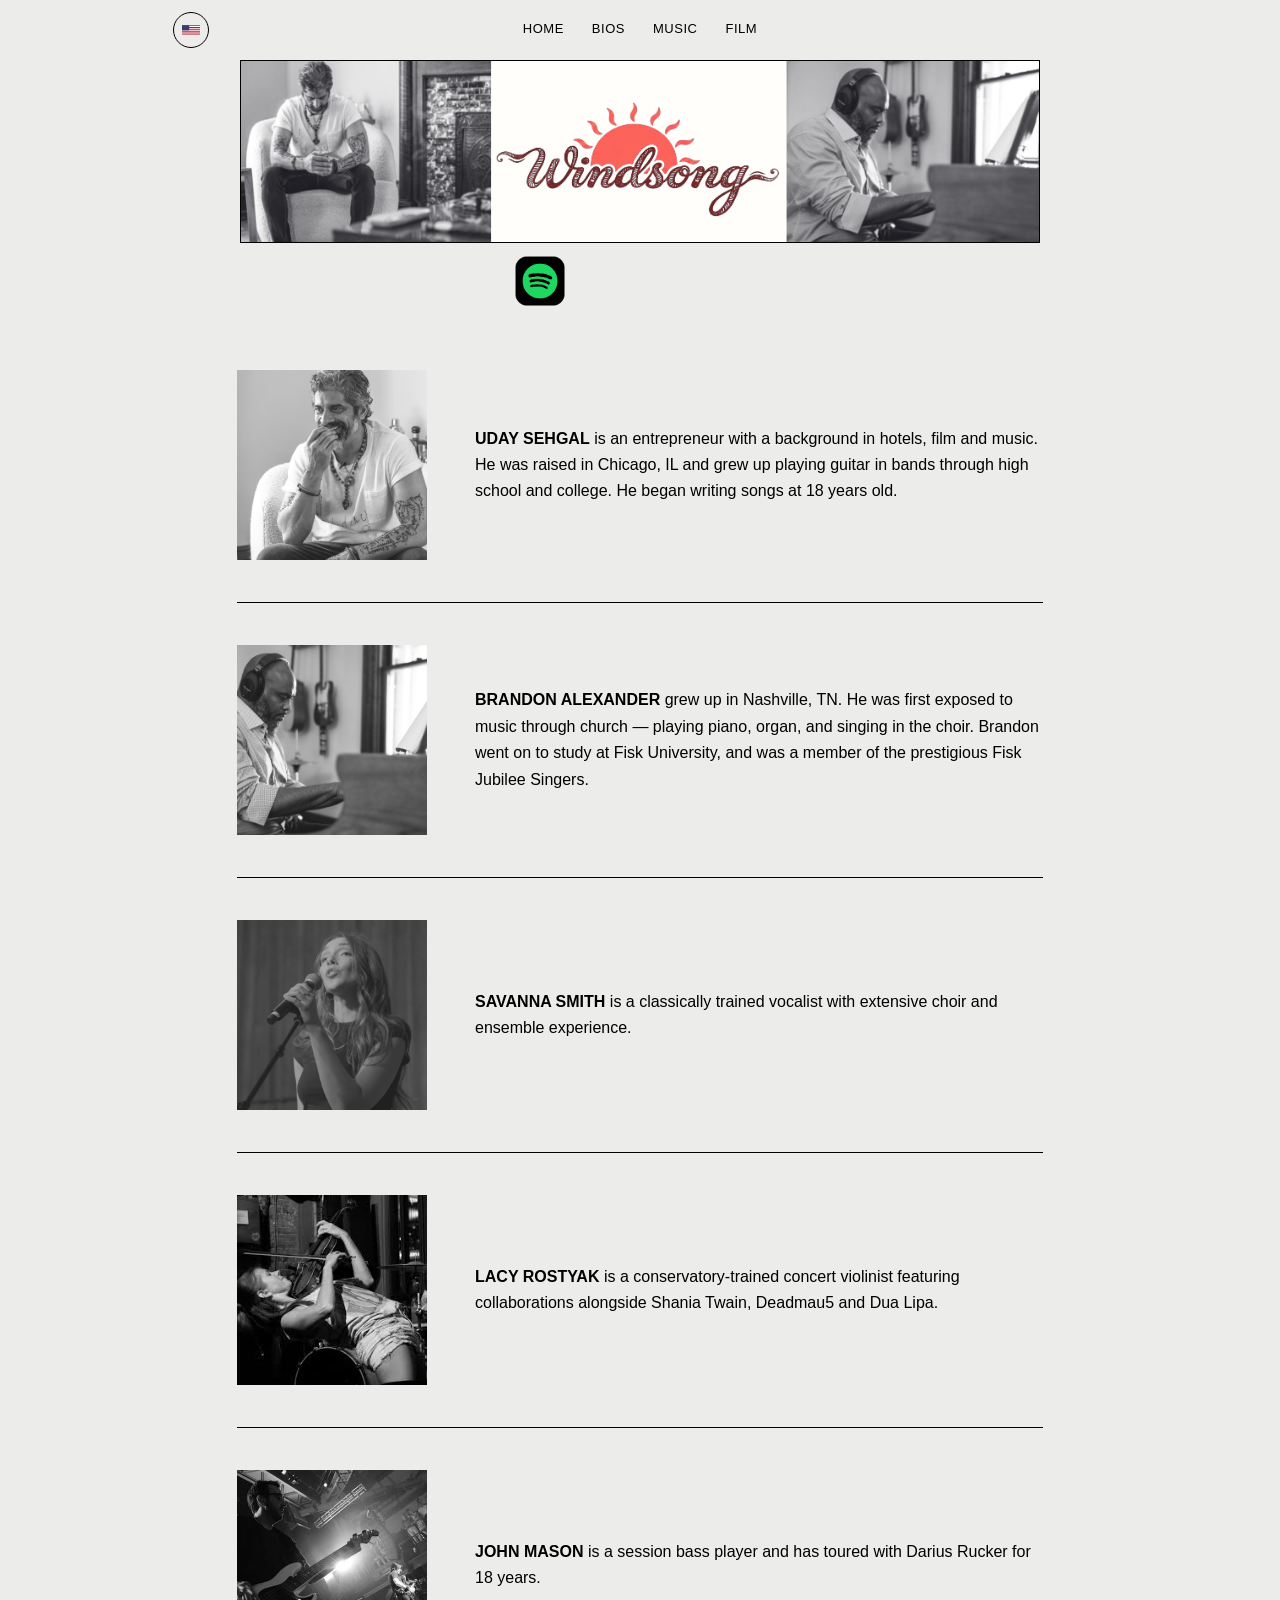
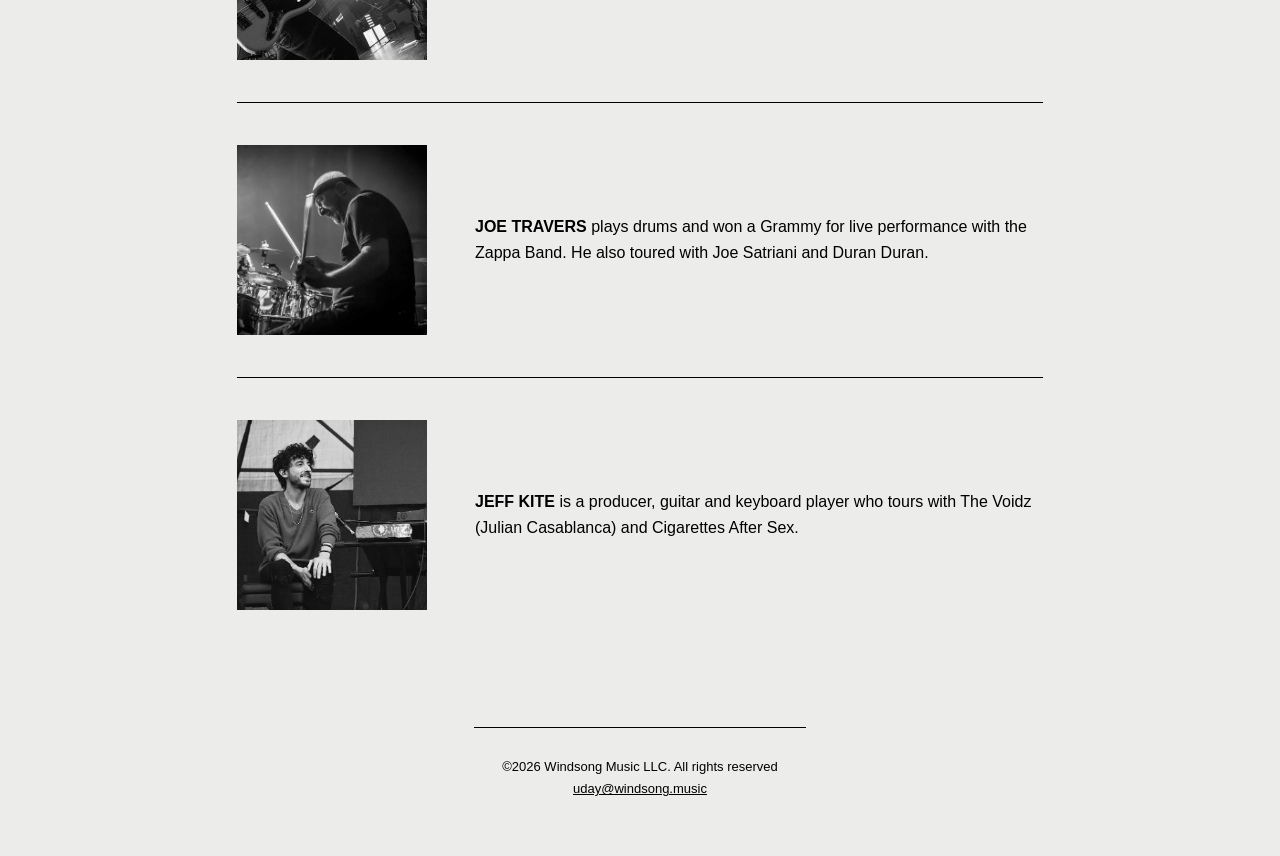
==== band.html @ 75b17766 "Merge pull request #1 from goldbloj/Josh Windsong website updates 8/20/26" ====
<!DOCTYPE html>
<html lang="en">
<head>
    <meta charset="UTF-8" />
    <meta name="viewport" content="width=device-width, initial-scale=1.0" />
    <script>
        (function () {
            var k = 'windsong-lang';
            var t = localStorage.getItem(k);
            if (t === 'hi' || t === 'en') {
                document.documentElement.setAttribute('data-lang', t);
                document.documentElement.setAttribute('lang', t === 'hi' ? 'hi' : 'en');
            } else {
                document.documentElement.setAttribute('data-lang', 'en');
                document.documentElement.setAttribute('lang', 'en');
            }
        })();
    </script>

    <!-- Google tag (gtag.js) -->
    <script async src="https://www.googletagmanager.com/gtag/js?id=G-J59MNLBX5Y"></script>
    <script>
        window.dataLayer = window.dataLayer || [];
        function gtag(){dataLayer.push(arguments);}
        gtag('js', new Date());

        gtag('config', 'G-J59MNLBX5Y');
    </script>

    <meta property="og:title" content="Windsong - Human Conditions" />
    <meta property="og:image" content="https://windsong.music/images/windsong-logo-bold-rev.png" />
    <meta property="og:description" content="A feature documentary film of the recording sessions, song backstories, and interview footage is currently in post production — with an August 2026 release date. The film was produced by Joseph Garner (Joker, Joker 2) and directed by Meliek Gaynor." />
    <meta property="og:url" content="https://windsong.music" />
    <meta property="og:type" content="website" />
    <meta property="og:locale" content="en_US" />
    <meta property="og:site_name" content="Windsong" />
    <meta property="og:image:width" content="1200" />
    <meta property="og:image:height" content="630" />
    <meta property="og:image:alt" content="Windsong - Human Conditions" />

    <title>Windsong — Human Conditions</title>
    <link rel="preconnect" href="https://fonts.googleapis.com" />
    <link rel="preconnect" href="https://fonts.gstatic.com" crossorigin />
    <link href="https://fonts.googleapis.com/css2?family=Noto+Sans+Devanagari:wght@400;700&family=Noto+Sans:ital,wght@0,400;0,700;1,400;1,700&display=swap" rel="stylesheet" />
    <link rel="stylesheet" href="style.css" />
</head>
<body>

<section class="page cover">

    <header class="site-header">
        <nav class="site-nav" aria-label="Main navigation">

            <div class="site-nav__controls">

                <button
                        type="button"
                        class="lang-toggle"
                        id="lang-toggle"
                        aria-label="Switch to Hindi"
                        title="Switch to Hindi"
                >
                <span class="lang-toggle__flag lang-toggle__flag--en" aria-hidden="true">
                           <svg xmlns="http://www.w3.org/2000/svg" viewBox="0 0 19 10" width="18" height="10" focusable="false">
          <rect width="19" height="10" fill="#b22234"/>
          <path fill="#fff" d="M0 0.77h19V1.9H0zm0 2.26h19v1.13H0zm0 2.26h19v1.13H0zm0 2.26h19v1.13H0zm0 2.26h19V10H0z"/>
          <rect width="7.6" height="5.38" fill="#3c3b6e"/>
        </svg>
                </span>

                    <span class="lang-toggle__flag lang-toggle__flag--hi" aria-hidden="true">
                          <svg xmlns="http://www.w3.org/2000/svg" viewBox="0 0 9 6" width="18" height="12" focusable="false">
          <rect width="9" height="2" fill="#FF9933"/>
          <rect y="2" width="9" height="2" fill="#fff"/>
          <rect y="4" width="9" height="2" fill="#138808"/>
          <circle cx="4.5" cy="3" r="0.55" fill="none" stroke="#000080" stroke-width="0.08"/>
          <g stroke="#000080" stroke-width="0.06" fill="none">
            <path d="M4.5 2.45v1.1M4.05 3h0.9M4.2 2.6l0.6 0.8M4.8 2.6l-0.6 0.8M4.2 3.4l0.6-0.8M4.8 3.4l-0.6-0.8"/>
          </g>
        </svg>
                </span>
                </button>

                <button
                        type="button"
                        class="menu-toggle"
                        id="menu-toggle"
                        aria-expanded="false"
                        aria-controls="site-nav-links"
                        aria-label="Open navigation"
                >
                    <span></span>
                    <span></span>
                    <span></span>
                </button>

            </div>

        </nav>
    </header>

    <!-- Page 1: Cover -->
    <a class="cover-logo" href="https://www.instagram.com/windsongmusic34/" target="_blank" rel="noopener noreferrer" data-i18n="aria.windsongInstagram" data-i18n-attr="aria-label" aria-label="Windsong on Instagram">
        <img src="images/windsong-banner.png" alt="" />
    </a>
    <div class="cover-nav">
        <div class="site-nav__links" id="site-nav-links">
            <a href="index.html">home</a>
            <a href="band.html">bios</a>
            <a href="songs.html">music</a>
            <a href="documentary.html">film</a>
        </div>
        <div class="cover-social">
            <a class="cover-social__link" href="https://open.spotify.com/album/6bLlrBLgRewFgxY5DQWs8i?si=6eO_D-0LQ72oMs8NbchvBQ" target="_blank" rel="noopener noreferrer" data-i18n="aria.spotify" data-i18n-attr="aria-label" aria-label="Windsong on Spotify">
                <img src="images/spotify.png" alt="" width="70" height="70" decoding="async" />
            </a>
            <a class="cover-social__link" href="https://music.apple.com/us/album/v1/6768804584" target="_blank" rel="noopener noreferrer" data-i18n="aria.appleMusic" data-i18n-attr="aria-label" aria-label="Windsong on Apple Music">
                <img src="images/apple.png" alt="" width="70" height="70" decoding="async" />
            </a>
            <a class="cover-social__link" href="https://www.instagram.com/windsongmusic34/" target="_blank" rel="noopener noreferrer" data-i18n="aria.windsongInstagram" data-i18n-attr="aria-label" aria-label="Windsong on Instagram">
                <img src="images/instagram.png" alt="" width="70" height="70" decoding="async" />
            </a>
        </div>
    </div>

<!-- Page 2: Band & members -->
<section class="page page-bios">
    <div class="bio">

        <!-- UDAY SEHGAL -->
        <article class="bio-person">
            <div class="bio-person__image">
                <img
                        src="images/Uday S.jpg"
                        alt="Uday Sehgal"
                        loading="lazy"
                />
            </div>

            <div class="bio-person__text">
        <p data-i18n="bio.uday">
          Uday is an entrepreneur with a background in hotels, film and music. He was raised in Chicago, IL and grew up playing guitar in bands through high school and college. He began writing songs at 18 years old.
        </p>
                </div>
        </article>

        <!-- BRANDON ALEXANDER -->
        <article class="bio-person">
            <div class="bio-person__image">
                <img
                        src="images/Brandon A..jpg"
                        alt="Brandon Alexander"
                        loading="lazy"
                />
            </div>

            <div class="bio-person__text">

        <p data-i18n="bio.brandon">
            Brandon grew up in Nashville, TN. He was first exposed to music through church — playing piano, organ, and singing in the choir. Brandon went on to study at Fisk University, and was a member of the prestigious Fisk Jubilee Singers.
        </p>
                </div>
        </article>

        <!-- SAVANNA SMITH -->
        <article class="bio-person">
            <div class="bio-person__image">
                <img
                        src="images/Savanna.PNG"
                        alt="Savanna Smith"
                        loading="lazy"
                />
            </div>

            <div class="bio-person__text">

        <p data-i18n="bio.savanna">
           Savanna is a classically trained vocalist with extensive choir and ensemble experience.
        </p>
                </div>
        </article>

        <!-- LACY ROSTYAK -->
        <article class="bio-person">
            <div class="bio-person__image">
                <img
                        src="images/Lacy R.JPG"
                        alt="Lacy Rostyak"
                        loading="lazy"
                />
            </div>
            <div class="bio-person__text">
        <p data-i18n="bio.lacy">
           Lacy is a conservatory-trained concert violinist featuring collaborations alongside Shania Twain, Deadmau5 and Dua Lipa.
        </p>
                </div>
        </article>

        <!-- JOHN MASON -->
        <article class="bio-person">
            <div class="bio-person__image">
                <img
                        src="images/John M.JPG"
                        alt="John Mason"
                        loading="lazy"
                />
            </div>
            <div class="bio-person__text">
        <p data-i18n="bio.john">
           John is a session bass player and has toured with Darius Rucker for 18 years.
        </p>
                </div>
        </article>

        <!-- JOE TRAVERS -->
        <article class="bio-person">
            <div class="bio-person__image">
                <img
                        src="images/Joe T.WEBP"
                        alt="Joe Travers"
                        loading="lazy"
                />
            </div>
            <div class="bio-person__text">
        <p data-i18n="bio.joe">
           Joe plays drums and won a Grammy for live performance with the Zappa Band. He also toured with Joe Satriani and Duran Duran.
        </p>
                </div>
        </article>

        <!-- JEFF KITE -->
        <article class="bio-person">
            <div class="bio-person__image">
                <img
                        src="images/Jeff K.JPG"
                        alt="Jeff Kite"
                        loading="lazy"
                />
            </div>

            <div class="bio-person__text">
        <p data-i18n="bio.jeff">
           Jeff is a producer, guitar and keyboard player who tours with The Voidz (Julian Casablanca) and Cigarettes After Sex.
        </p>
            </div>
        </article>
    </div>
</section>

<script src="i18n.js" defer></script>
<footer class="site-footer"> <div>©2026 Windsong Music LLC. All rights reserved</div> <a href="mailto:uday@windsong.music">uday@windsong.music</a> </footer>
</body>
</html>
---- style.css ----
:root {
  --ink: #000000;
  --muted: #000000;
  --rule: #000000;
  --bg: #ECECEB;
  --page-border: #000000;
  --photo-bg: #eee;
  --logo-box-bg: #fff;
  --page-max: 1100px;
  --photo-col: 340px;
}

* { box-sizing: border-box; }

/* =========================================================
   SITE NAVIGATION
   ========================================================= */

.site-header {
  position: absolute;
  z-index: 1000;
  top: 0;
  left: 0;
  width: 150px;
  height: auto;
  background: transparent;
  border-right: none;
}

.site-nav {
  width: 100%;
  height: auto;
  padding: 0;
}

/* Vertical page navigation */

.site-nav__links {
  display: flex;
  flex-direction: column;
  align-items: flex-start;
  justify-content: flex-start;
  gap: 0;
}

.site-nav__links a {
  width: 100%;
  padding: 7px 0;

  color: var(--ink);
  text-decoration: none;

  font-size: 13px;
  font-weight: 400;
  letter-spacing: 0.04em;
  text-transform: uppercase;

  white-space: nowrap;

  transition:
          opacity 0.15s ease,
          font-weight 0.15s ease;
}

.site-nav__links a:hover {
  opacity: 0.55;
}

.site-nav__links a.is-active {
  font-weight: 700;
}

/* Language / theme controls */

.site-nav__controls {
  margin-top: auto;

  display: flex;
  flex-direction: column;
  align-items: flex-start;
  gap: 8px;
}

/* Right-side controls */

/*.site-nav__right {*/
/*  display: flex;*/
/*  align-items: center;*/
/*  justify-content: flex-end;*/
/*  gap: 8px;*/
/*}*/

/* Language */

.lang-toggle {
  position: static;

  width: 36px;
  height: 36px;
  margin: 0;
  padding: 0;

  display: flex;
  align-items: center;
  justify-content: center;

  line-height: 0;
  cursor: pointer;

  color: var(--ink);
  background: transparent;
  border: 1px solid var(--page-border);
  border-radius: 50%;

  -webkit-tap-highlight-color: transparent;
}

.lang-toggle__flag {
  display: none;
  align-items: center;
  justify-content: center;
  pointer-events: none;
}

.lang-toggle__flag svg {
  display: block;
}

html[data-lang="en"] .lang-toggle__flag--en,
html[data-lang="hi"] .lang-toggle__flag--hi {
  display: flex;
}

.lang-toggle:hover {
  border-color: var(--rule);
}

.lang-toggle:focus {
  outline: none;
}

.lang-toggle:focus-visible {
  outline: 2px solid var(--ink);
  outline-offset: 2px;
}

/* Hamburger */

.menu-toggle {
  display: none;

  width: 36px;
  height: 36px;
  margin: 0;
  padding: 7px 6px;

  flex-direction: column;
  align-items: center;
  justify-content: center;
  gap: 4px;

  color: var(--ink);
  background: transparent;
  border: 1px solid var(--page-border);
  border-radius: 50%;

  cursor: pointer;
  -webkit-tap-highlight-color: transparent;
}

.menu-toggle span {
  display: block;
  width: 16px;
  height: 1px;
  background: currentColor;
  transition:
          transform 0.2s ease,
          opacity 0.2s ease;
}

.menu-toggle:focus {
  outline: none;
}

.menu-toggle:focus-visible {
  outline: 2px solid var(--ink);
  outline-offset: 2px;
}

/* Hamburger → X */

.menu-toggle.is-open span:nth-child(1) {
  transform: translateY(5px) rotate(45deg);
}

.menu-toggle.is-open span:nth-child(2) {
  opacity: 0;
}

.menu-toggle.is-open span:nth-child(3) {
  transform: translateY(-5px) rotate(-45deg);
}

/* =========================================================
   BAND BIOS
   ========================================================= */

.page-bios {
  padding-top: 40px;
  padding-bottom: 40px;
}

.bio {
  width: 100%;
  max-width: 900px;
  margin: 0 auto;
}

.bio-person {
  display: grid;
  grid-template-columns: 190px minmax(0, 1fr);
  gap: 48px;
  align-items: center;

  padding: 42px 0;
  border-bottom: 1px solid var(--page-border);
}

.bio-person:first-child {
  padding-top: 10px;
}

.bio-person:last-child {
  border-bottom: none;
}

/* Portrait */

.bio-person__image {
  width: 190px;
  aspect-ratio: 1 / 1;
  overflow: hidden;
  background: var(--photo-bg);
}

.bio-person__image img {
  display: block;
  width: 100%;
  height: 100%;
  object-fit: cover;

  filter: grayscale(100%);
  transition:
          filter 0.25s ease,
          transform 0.35s ease;
}

.bio-person:hover .bio-person__image img {
  filter: grayscale(0%);
  transform: scale(1.025);
}

/* Text */

.bio-person__text {
  min-width: 0;
}

.bio-person__name {
  margin: 0 0 12px 0;

  font-size: 17px;
  line-height: 1.2;
  font-weight: 700;
  letter-spacing: 0.06em;
}

.bio-person__text p {
  margin: 0;

  font-size: 16px;
  line-height: 1.65;
  color: var(--ink);
}

html, body {
  margin: 0;
  padding: 0;
  background: var(--bg);
  color: var(--ink);
  font-family: "Helvetica Neue", Helvetica, Arial, sans-serif;
  font-size: 16px;
  line-height: 1.55;
  -webkit-font-smoothing: antialiased;
}

html[data-lang="hi"] body {
  font-family: "Noto Sans Devanagari", "Noto Sans", "Helvetica Neue", Helvetica, Arial, sans-serif;
}

.page {
  max-width: var(--page-max);
  margin: 0 auto;
  padding: 15px 75px;
}

.page-film {
  border-top: none;
}

.page-contact {
  margin-top: 50px;
  border-top: 1px solid var(--page-border);
}

/* ---------- Page 1: Cover ---------- */
.cover {
  min-height: 50vh;
  display: flex;
  flex-direction: column;
  align-items: center;
  justify-content: center;
  gap: 1.25rem;
  padding: 20px 72px;
}
.cover-logo {
  display: block;
  line-height: 0;
  max-width: 800px;
  width: 85%;
  border-radius: 8px;
  -webkit-tap-highlight-color: transparent;
  transition: opacity 0.15s ease;
}
.cover-logo:hover {
  opacity: 0.92;
}
.cover-logo:focus-visible {
  outline: 2px solid var(--ink);
  outline-offset: 3px;
}
.cover-logo img {
  display: block;
  width: 100%;
  height: auto;
  border: 1px solid #000000;
}
.cover-social {
  display: flex;
  align-items: center;
  justify-content: center;
  gap: 2rem;
  margin-top: -12px;
}
.cover-social__link {
  display: flex;
  line-height: 0;
  border-radius: 8px;
  -webkit-tap-highlight-color: transparent;
  transition: opacity 0.15s ease, transform 0.15s ease;
}
.cover-social__link:hover {
  opacity: 0.88;
}
.cover-social__link:focus {
  outline: 2px solid var(--ink);
  outline-offset: 3px;
}
.cover-social__link img {
  display: block;
  width: 70px;
  height: 70px;
  object-fit: contain;
}

/* ---------- Page 2: Band bios ---------- */
.bio p {
  margin: 0;
}

.bio em.band-name {
  font-style: italic;
  font-weight: 700;
}

/* ---------- Page 3 & 4: Track stories ---------- */
.tracks-layout {
  display: grid;
  grid-template-columns: var(--photo-col) 1fr;
  gap: 80px;
  align-items: start;
}
.track-photos {
  display: flex;
  flex-direction: column;
  margin-top: 180px;
  gap: 24px;
}
.track-photos img {
  width: 100%;
  height: auto;
  display: block;
  background: var(--photo-bg);
}
.tracks-page-logo {
  text-align: center;
  margin: 0 0 40px 0;
}
.tracks-page-logo img {
  width: 100%;
  max-width: 260px;
  height: auto;
  display: inline-block;
  vertical-align: middle;
}
.tracks-heading {
  font-weight: 700;
  text-decoration: underline;
  margin: 1.55em 0 24px 0;
  font-size: 16px;
  text-align: center;
}
/* Part 2: one line of space before “Hard Way Home” (first track after the page break) */
section:has(.tracks-page-logo) + section .track:first-of-type {
  margin-top: 1.55em;
}
.track {
  margin-bottom: 24px;
}
.track h3 {
  font-size: 16px;
  margin: 0 0 4px 0;
  font-weight: 700;
}
.track p {
  margin: 0;
}

/* ---------- Page 5: Film ---------- */
.film-layout {
  display: grid;
  grid-template-columns: var(--photo-col) 1fr;
  gap: 80px;
  align-items: start;
}
.film-photo img {
  width: 100%;
  height: auto;
  display: block;
}
.film-photo > a:first-of-type {
  display: block;
  max-width: 260px;
  width: 100%;
  margin-left: auto;
  margin-right: auto;
  margin-bottom: 1.55em;
}
.film-logo {
  margin-bottom: 48px;
  text-align: center;
}
.film-logo img {
  max-width: 320px;
  width: 80%;
  height: auto;
  display: block;
  margin-left: auto;
  margin-right: auto;
}
.film-copy {
  margin-top: 300px;
}
.film-copy p {
  margin: 0 0 16px 0;
}
.film-divider {
  border: 0;
  border-top: 1px solid var(--rule);
  margin: 24px 0;
}
.logline em {
  font-style: italic;
  font-weight: 700;
}

.film-photo > img {
  margin-top: 40px;
}

/* ---------- Page 6: Contact ---------- */
.contact-layout {
  display: grid;
  grid-template-columns: var(--photo-col) 1fr;
  gap: 80px;
  align-items: center;
}
.contact-photos {
  display: flex;
  flex-direction: column;
  gap: 24px;
}
.contact-photos img {
  width: 100%;
  height: auto;
  display: block;
}
.contact-right {
  text-align: center;
}
.contact-right img.big-logo {
  width: 100%;
  max-width: 520px;
  height: auto;
  display: block;
  margin: 0 auto 32px;
}
.contact-info {
  font-size: 16px;
  line-height: 1.7;
}
.contact-info a {
  color: inherit;
  text-decoration: none;
}
.contact-info a:hover {
  text-decoration: underline;
}

/* ---------- Site Footer ---------- */

.site-footer {
  max-width: var(--page-max);
  margin: 60px auto 0;
  padding: 28px 28px 36px;
  border-top: 1px solid var(--page-border);

  text-align: center;
  color: var(--muted);
  font-size: 13px;
  line-height: 1.7;

}

.site-footer a {
  color: var(--ink);
  text-decoration: none;
}

.site-footer a {
  text-decoration: underline;
}


/* Desktop content offset for left navigation rail */

@media (min-width: 821px) {

  .cover {
    position: relative;
    display: flex;
    flex-direction: column;
    align-items: center;
    justify-content: flex-start;
    padding-top: 60px;
    gap: 0;
  }

  /* Controls float above banner */
  .site-header {
    position: absolute;
    z-index: 1000;

    top: 12px;
    left: 0;

    width: 100%;
    height: 36px;

    background: transparent;
    border: 0;
    pointer-events: none;
  }

  .site-nav {
    position: relative;
    width: 100%;
    height: 36px;
    padding: 0;
  }

  .site-nav__controls {
    margin: 0;
  }

  /* LEFT edge of banner */
  .lang-toggle {
    position: absolute;
    top: 0;
    left: 7.5%;

    pointer-events: auto;
  }

  /* RIGHT edge of banner */
  .theme-toggle {
    position: absolute;
    top: 0;
    right: 7.5%;

    pointer-events: none;
  }

  .menu-toggle {
    display: none;
  }

  /* Actual navigation is now AFTER the actual banner */

  .cover-logo {
    width: 85%;
    max-width: 800px;
    margin: 0;
  }
  .cover-nav {
    position: relative;

    width: 85%;
    max-width: 800px;

    align-self: center;

    margin-top: 14px;
    padding: 0;

    display: flex;
    align-items: flex-start;
  }


  /* Vertical navigation column */
  .cover-nav .site-nav__links {
    position: fixed;
    z-index: 1001;

    top: 12px;
    left: 50%;
    transform: translateX(-50%);

    display: flex;
    flex-direction: row;
    align-items: center;
    justify-content: center;

    gap: 28px;

    width: max-content;

    margin: 0;
    padding: 0;
  }

  .cover-nav .site-nav__links a {
    width: auto;
    padding: 7px 0;

    color: var(--ink);
    text-decoration: none;

    font-size: 13px;
    font-weight: 400;
    letter-spacing: 0.04em;
    text-transform: uppercase;

    white-space: nowrap;
  }

  /*
   * Social icons sit to the RIGHT of the navigation,
   * aligned with the HOME line.
   */
  .cover-social {
    position: static;

    display: flex;
    align-items: center;
    justify-content: center;

    gap: 1.25rem;

    margin: 0;
    padding: 0;

    height: 48px;

    width: calc(100% + 300px);
  }

  .cover-social__link img {
    width: 80px;
    height: 80px;
  }

  .bio {
    padding-top: 40px;
  }

  .page-film {
    width: 85%;
    max-width: 800px;
    padding-left: 0;
    padding-right: 0;
  }

  .film-layout {
    grid-template-columns: 240px minmax(0, 1fr);
    gap: 40px;
  }

  .film-photo img {
    width: 240px;
    max-width: 100%;
    height: auto;
  }

  .film-copy {
    margin-top: 180px;
  }

}

/* ---------- Responsive ---------- */

@media (max-width: 820px) {

  .site-header {
    position: absolute;
    top: 0;
    left: 0;
    width: 100%;
    height: auto;
    background: var(--bg);
    border-right: none;
    border-bottom: none;
  }

  .site-nav {
    position: relative;

    width: 100%;
    min-height: 58px;
    height: auto;

    margin: 0;
    padding:
            0
            max(16px, env(safe-area-inset-right, 0px))
            0
            max(16px, env(safe-area-inset-left, 0px));

    display: grid;
    grid-template-columns: 36px 1fr 80px;
    align-items: center;
  }

  .site-nav__links {
    position: absolute;
    top: 100%;
    left: 0;
    right: 0;

    display: flex;
    flex-direction: column;
    align-items: center;
    justify-content: flex-start;

    gap: 0;

    padding: 18px 20px 28px;

    background: var(--bg);
    border-bottom: 1px solid var(--page-border);

    visibility: hidden;
    opacity: 0;
    transform: translateY(-8px);

    pointer-events: none;

    transition:
            opacity 0.18s ease,
            transform 0.18s ease,
            visibility 0.18s ease;
  }

  .site-nav__links.is-open {
    visibility: visible;
    opacity: 1;
    transform: translateY(0);
    pointer-events: auto;
  }

  .site-nav__links a {
    width: 100%;
    padding: 13px 20px;

    text-align: center;
    font-size: 15px;
  }

  .site-nav__controls {
    grid-column: 3;

    margin-top: 0;

    display: flex;
    flex-direction: row;
    align-items: center;
    justify-content: flex-end;
    gap: 0;
  }

  .lang-toggle {
    grid-column: 1;
  }

  .site-nav__right {
    grid-column: 3;
    display: flex;
    align-items: center;
    justify-content: flex-end;
    gap: 0;
  }

  .theme-toggle {
    position: static;
    transform: none;
  }

  .menu-toggle {
    display: flex;
    position: static;

    width: 36px;
    height: 36px;
    margin: 0;
    padding: 7px 6px;

    flex-direction: column;
    align-items: center;
    justify-content: center;
    gap: 4px;

    color: var(--ink);
    background: transparent;
    border: 1px solid var(--page-border);
    border-radius: 50%;

    cursor: pointer;
  }

  body {
    padding-left: 0;
  }

  /* Existing page rules */

  .page {
    padding: 0 28px;
    padding-bottom: 0;
  }

  .cover {
    min-height: 0;
    align-items: center;
    justify-content: flex-start;
    padding: 32px 28px 0;
    gap: 1rem;
  }

  .cover-logo {
    width: 85%;
    margin-bottom: 0;
  }

  .cover + .page {
    padding-top: 28px;
  }

  .track-photos {
    margin-top: 0;
  }

  .tracks-page-logo {
    margin-bottom: 16px;
  }

  .tracks-page-logo img {
    display: block;
    margin-left: auto;
    margin-right: auto;
    margin-bottom: 0;
  }

  section.page:has(.tracks-page-logo) {
    padding-top: 28px;
    padding-bottom: 24px;
  }

  section.page:has(.tracks-page-logo) + section.page {
    padding-top: 20px;
  }

  section.page:has(.tracks-page-logo)
  .tracks-text
  .track:last-child {
    margin-bottom: 0;
  }

  .tracks-layout,
  .film-layout,
  .contact-layout {
    grid-template-columns: 1fr;
    gap: 24px;
  }

  .tracks-layout {
    gap: 16px;
  }

  .film-copy {
    margin-top: 0;
  }

  .film-logo img,
  .contact-right img.big-logo {
    max-width: 260px;
    margin-left: auto;
    margin-right: auto;
  }

  .track-photos,
  .contact-photos {
    flex-direction: row;
    flex-wrap: wrap;
  }

  .track-photos img,
  .contact-photos img {
    width: calc(50% - 12px);
  }

  .site-footer {
    margin-top: 40px;
    padding: 24px 28px 30px;
    font-size: 12px;
  }

  .page-bios {
    padding-top: 28px;
    padding-bottom: 28px;
  }

  .bio {
    padding-top: 20px;
  }

  .bio-person {
    grid-template-columns: 110px minmax(0, 1fr);
    gap: 24px;

    padding: 28px 0;
    align-items: center;
  }

  .bio-person:first-child {
    padding-top: 0;
  }

  .bio-person__image {
    width: 110px;
  }

  .bio-person__name {
    font-size: 15px;
    margin-bottom: 8px;
  }

  .bio-person__text p {
    font-size: 14px;
    line-height: 1.55;
  }

  .film-photo img {
    width: 100%;
    max-width: 100%;
    height: auto;
  }

  .film-photo .film-photo__henna,
  .film-copy .film-photo__henna {
    width: 100%;
    max-width: 100%;
    height: auto;
  }

  /* =========================================================
   FINAL MOBILE FIXES
   Desktop is intentionally untouched.
   ========================================================= */

  @media (max-width: 820px) {

    /* ---------- Mobile header ---------- */

    .site-header {
      position: absolute;
      top: 0;
      left: 0;
      width: 100%;
      height: 58px;
      z-index: 10000;
    }

    .site-nav {
      width: 100%;
      height: 58px;
      padding: 0 16px;

      display: flex;
      align-items: center;
    }

    .site-nav__controls {
      position: static;
      width: 100%;
      height: 58px;

      display: flex;
      flex-direction: row;
      align-items: center;

      margin: 0;
      padding: 0;
      gap: 8px;
    }

    .lang-toggle {
      flex: 0 0 36px;
      width: 36px;
      height: 36px;
      margin: 0;
    }

    .theme-toggle {
      flex: 0 0 36px;
      width: 36px;
      height: 36px;
      margin: 0 0 0 auto;
    }

    .menu-toggle {
      display: flex;

      flex: 0 0 36px;
      width: 36px;
      height: 36px;
      margin: 0 0 0 auto;
    }


    /* ---------- Mobile Windsong banner ---------- */

    .cover {
      position: relative;

      min-height: 0;

      display: flex;
      flex-direction: column;
      align-items: center;
      justify-content: flex-start;

      /*
       * Explicit space below the mobile header.
       * This prevents the Windsong banner from sitting
       * underneath / getting clipped by the header.
       */
      padding-top: 82px;
      padding-right: 28px;
      padding-bottom: 0;
      padding-left: 28px;

      gap: 0;
    }

    .cover-logo {
      position: relative;

      display: block;
      width: 100%;
      max-width: 800px;

      margin: 0;
      padding: 0;

      line-height: 0;
    }

    .cover-logo img {
      display: block;

      width: 100%;
      max-width: 100%;
      height: auto;

      margin: 0;
      padding: 0;
    }


    /* ---------- Mobile navigation ---------- */

    /*
     * The navigation links are physically located in
     * .cover-nav, NOT inside .site-header.
     *
     * Keep them completely out of the document flow.
     * They appear ONLY when .is-open is added.
     */

    .cover-nav .site-nav__links {
      position: fixed;

      top: 58px;
      left: 0;
      right: 0;

      width: 100%;
      height: auto;

      display: none;

      flex-direction: column;
      align-items: center;
      justify-content: flex-start;

      margin: 0;
      padding: 18px 20px 28px;

      background: var(--bg);
      border-bottom: 1px solid var(--page-border);

      z-index: 9999;
    }

    .cover-nav .site-nav__links.is-open {
      display: flex;
    }

    .cover-nav .site-nav__links a {
      display: block;

      width: 100%;
      padding: 13px 20px;

      text-align: center;

      font-size: 15px;
    }


    /* ---------- Mobile cover/social area ---------- */

    .cover-nav {
      position: static;

      width: 100%;
      margin: 16px 0 0;
      padding: 0;

      display: flex;
      flex-direction: column;
      align-items: center;
    }

    .cover-social {
      position: static;

      display: flex;
      align-items: center;
      justify-content: center;

      gap: 1.25rem;

      width: 100%;
      height: auto;

      margin: 16px 0 0;
      padding: 0;
    }

    .cover-social__link img {
      width: 80px;
      height: 80px;
    }


    /* ---------- Prevent horizontal mobile overflow ---------- */

    html,
    body {
      width: 100%;
      max-width: 100%;
      overflow-x: hidden;
    }
  }
}

@media (max-width: 820px) {

  /* -----------------------------------------
     BANNER
     ----------------------------------------- */

  .cover-logo {
    width: 100%;
    max-width: none;
  }


  /* -----------------------------------------
     COPY
     The .page is INSIDE .cover, so do not
     add another 28px of horizontal padding.
     ----------------------------------------- */

  .cover > .page {
    width: 100%;
    max-width: none;

    margin-left: 0;
    margin-right: 0;

    padding-left: 0;
    padding-right: 0;
  }

  .cover > .page .bio {
    width: 100%;
    max-width: none;

    margin-left: 0;
    margin-right: 0;

    padding-left: 0;
    padding-right: 0;
  }


  /* -----------------------------------------
     FOOTER
     The footer is ALSO INSIDE .cover.
     Therefore it should use the exact same
     content width as the banner.
     ----------------------------------------- */

  .cover > .site-footer {
    width: 100%;
    max-width: none;

    margin-left: 0;
    margin-right: 0;

    padding-left: 0;
    padding-right: 0;

    border-left: 0;
    border-right: 0;
  }

}

@media (max-width: 820px) {
  .site-footer {
    width: calc(100% - 56px);
    max-width: none;
    margin-left: auto;
    margin-right: auto;
    padding-left: 0;
    padding-right: 0;
  }
}

@media (min-width: 821px) {
  .film-photo__henna {
    display: block;
    width: 240px;
    max-width: 100%;
    height: auto;
    margin-top: 20px;
  }
}
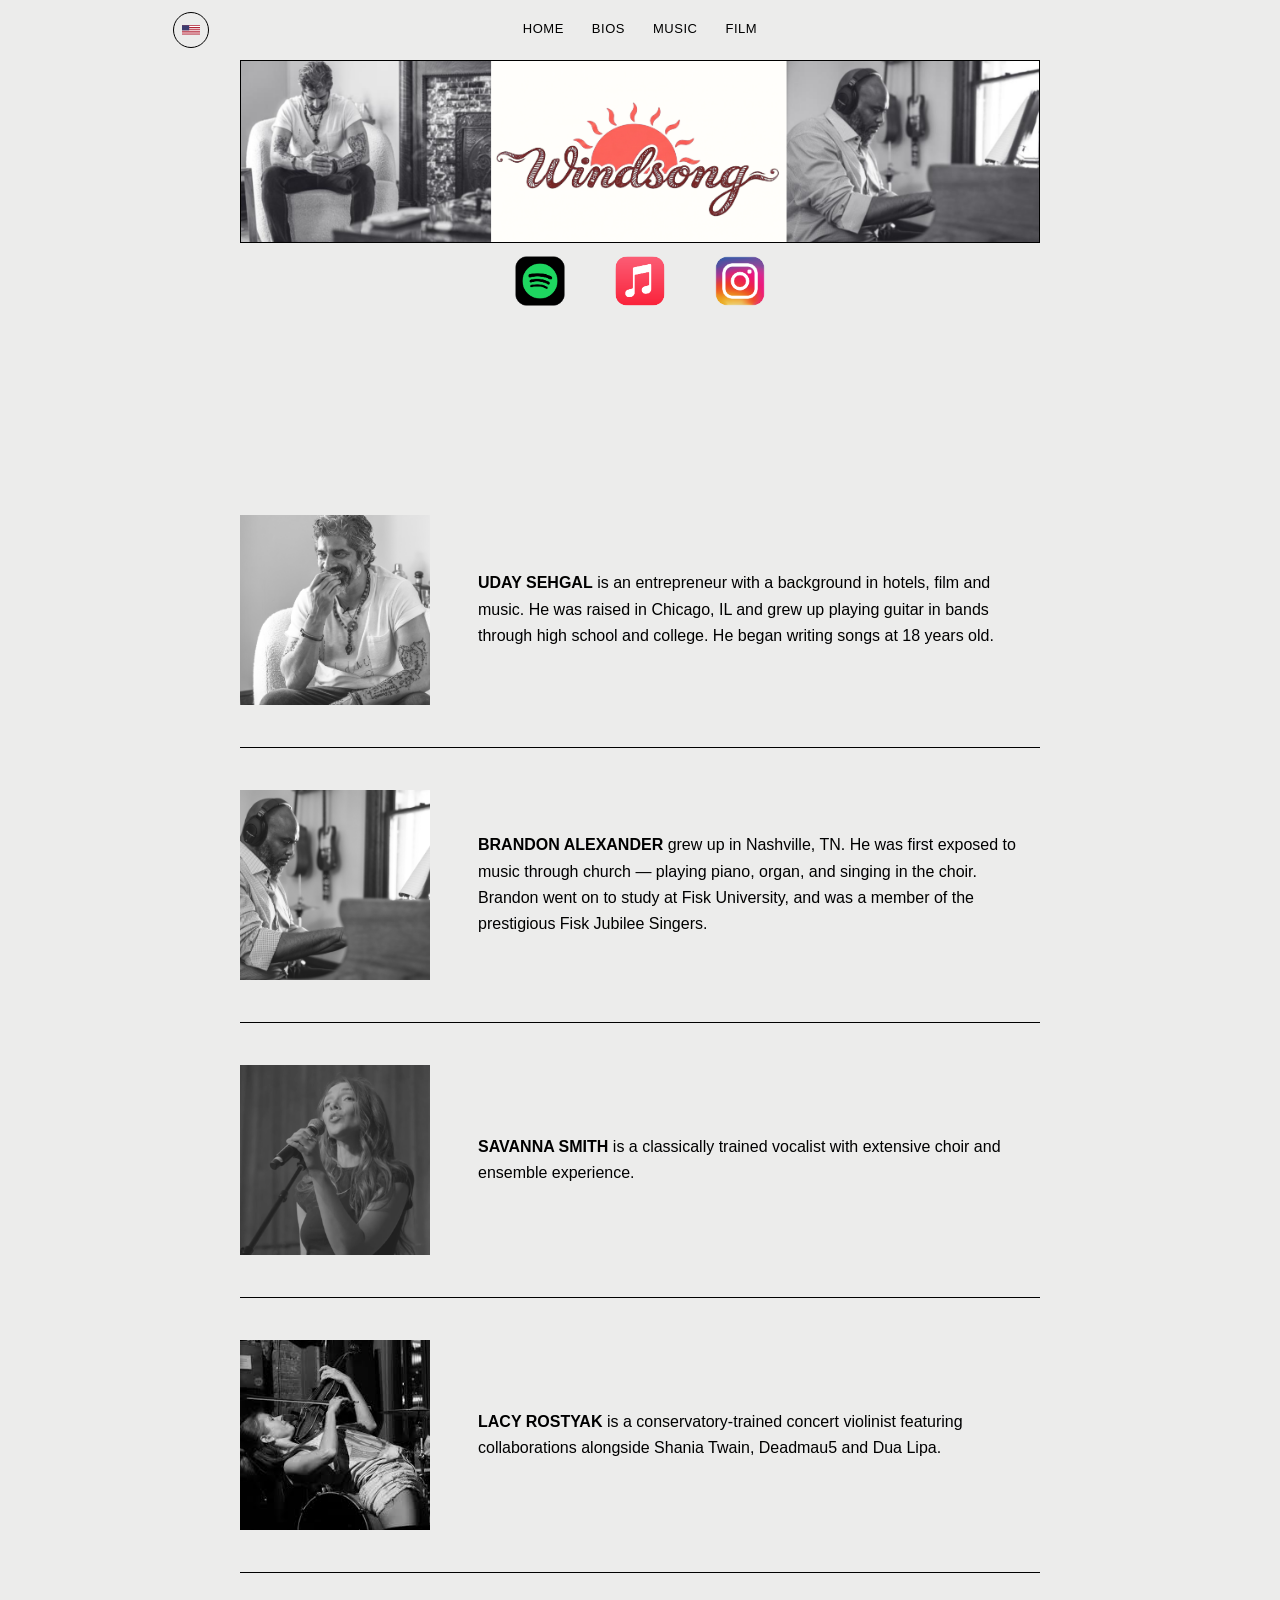
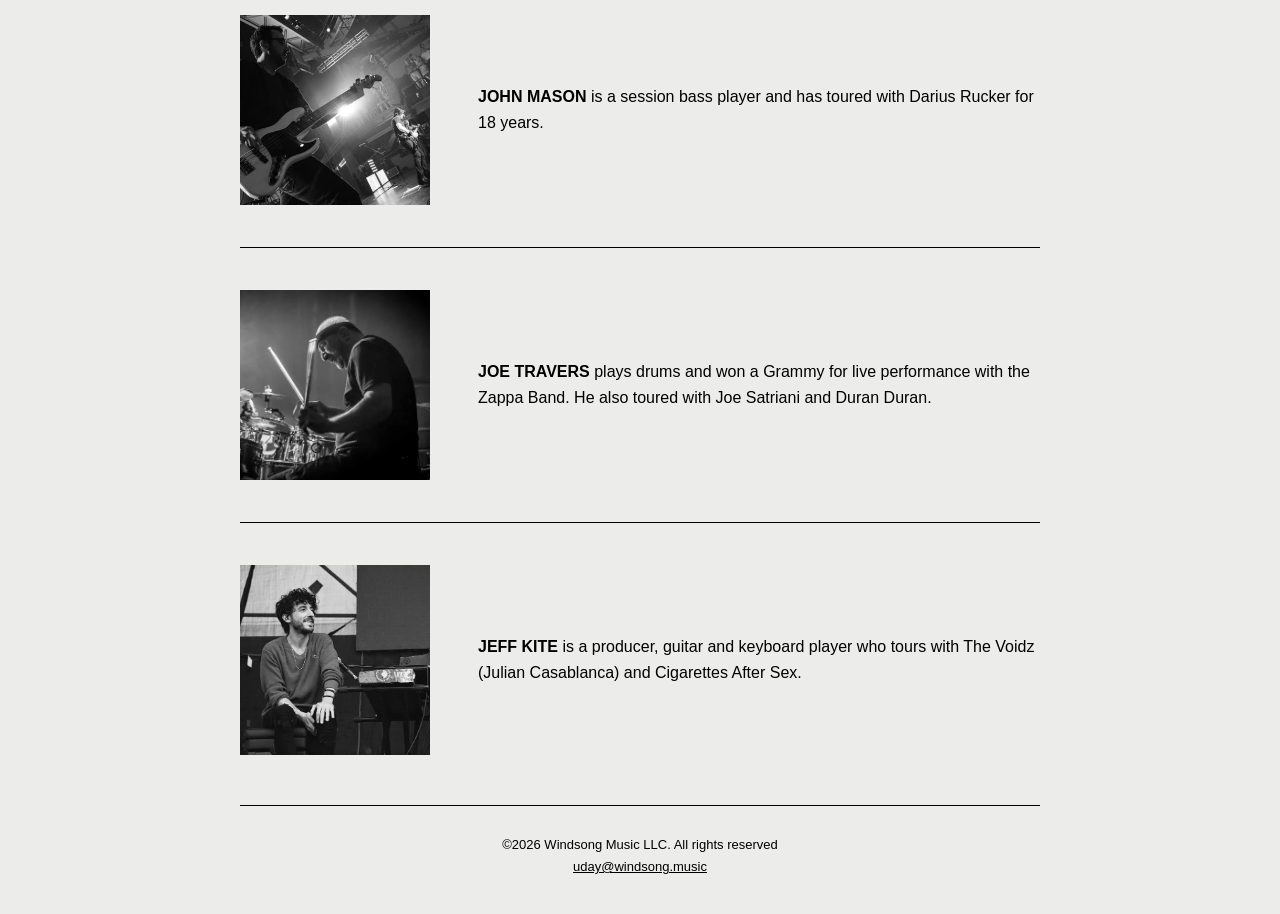
==== commit f0f5f580: "Merge pull request #2 from goldbloj/Josh Josh - Windsong Pull Request 8/25/26 @ 12:33P - All .html, " ====
--- a/band.html
+++ b/band.html
@@ -122,6 +122,7 @@
             </a>
         </div>
     </div>
+</section>
 
 <!-- Page 2: Band & members -->
 <section class="page page-bios">
@@ -248,6 +249,6 @@
 </section>
 
 <script src="i18n.js" defer></script>
-<footer class="site-footer"> <div>©2026 Windsong Music LLC. All rights reserved</div> <a href="mailto:uday@windsong.music">uday@windsong.music</a> </footer>
+    <footer class="site-footer site-footer--band"> <div>©2026 Windsong Music LLC. All rights reserved</div> <a href="mailto:uday@windsong.music">uday@windsong.music</a> </footer>
 </body>
 </html>
--- a/style.css
+++ b/style.css
@@ -396,6 +396,10 @@
   margin-top: 180px;
   gap: 24px;
 }
+
+/*.track-photos--sunrise {*/
+/*  margin-top: 240px;*/
+/*}*/
 .track-photos img {
   width: 100%;
   height: auto;
@@ -640,40 +644,42 @@
 
   /* Vertical navigation column */
   .cover-nav .site-nav__links {
-    position: fixed;
-    z-index: 1001;
-
-    top: 12px;
-    left: 50%;
-    transform: translateX(-50%);
-
-    display: flex;
-    flex-direction: row;
-    align-items: center;
-    justify-content: center;
-
-    gap: 28px;
-
-    width: max-content;
-
-    margin: 0;
-    padding: 0;
-  }
-
-  .cover-nav .site-nav__links a {
-    width: auto;
-    padding: 7px 0;
-
-    color: var(--ink);
-    text-decoration: none;
-
-    font-size: 13px;
-    font-weight: 400;
-    letter-spacing: 0.04em;
-    text-transform: uppercase;
-
-    white-space: nowrap;
-  }
+      position: absolute !important;
+      top: -245px !important;
+      left: 50% !important;
+
+      width: max-content !important;
+      margin: 0 !important;
+      padding: 0 !important;
+
+      display: flex !important;
+      flex-direction: row !important;
+      align-items: center;
+      justify-content: center;
+
+      gap: 28px;
+
+      transform: translateX(-50%) !important;
+
+      z-index: 99999;
+    }
+
+    .cover-nav .site-nav__links a {
+      position: relative;
+
+      width: auto;
+      padding: 7px 0;
+
+      color: var(--ink);
+      text-decoration: none;
+
+      font-size: 13px;
+      font-weight: 400;
+      letter-spacing: 0.04em;
+      text-transform: uppercase;
+
+      white-space: nowrap;
+    }
 
   /*
    * Social icons sit to the RIGHT of the navigation,
@@ -1283,7 +1289,7 @@
 
 @media (max-width: 820px) {
   .site-footer {
-    width: calc(100% - 56px);
+    width: 100%;
     max-width: none;
     margin-left: auto;
     margin-right: auto;
@@ -1303,8 +1309,224 @@
 }
 
 
-
-
-
-
-
+@media (min-width: 821px) {
+
+  .film-layout {
+    display: grid;
+    grid-template-columns: 240px minmax(0, 1fr);
+    gap: 40px;
+    align-items: start;
+  }
+
+  .film-copy {
+    margin-top: 180px;
+  }
+
+  .film-copy .film-photo__henna {
+    display: block;
+    width: 240px;
+    max-width: 240px;
+    height: auto;
+
+    margin-top: 70px;
+    margin-bottom: -40px;
+
+    /* Visually place it in the left column */
+    transform: translateX(-280px);
+  }
+}
+
+@media (min-width: 821px) {
+
+  /* Desktop only — make the footer span the same width
+     as the documentary footer */
+
+  .cover > .site-footer {
+    width: calc(100% + 150px);
+    max-width: none;
+    margin-left: -75px;
+    margin-right: -75px;
+  }
+
+  /* Index only */
+    .cover > .site-footer.site-footer--index {
+    width: 85%;
+    max-width: 800px;
+    margin-left: auto;
+    margin-right: auto;
+    transform: none;
+  }
+
+}
+
+@media (min-width: 821px) {
+  .site-footer.site-footer--band {
+    width: calc(100% + 150px);
+    max-width: none;
+  }
+}
+
+@media (min-width: 821px) {
+
+  /* Band page footer — match Windsong banner width */
+  .site-footer.site-footer--band {
+    width: 85%;
+    max-width: 800px;
+    margin-left: auto;
+    margin-right: auto;
+  }
+
+}
+
+@media (min-width: 821px) {
+
+  /* Documentary page footer — match Windsong banner width */
+  .site-footer.site-footer--documentary {
+    width: 85%;
+    max-width: 800px;
+    margin-left: auto;
+    margin-right: auto;
+  }
+
+}
+
+@media (min-width: 821px) {
+  .site-footer.site-footer--songs {
+    width: 85%;
+    max-width: 800px;
+    margin-left: auto;
+    margin-right: auto;
+  }
+}
+
+@media (min-width: 821px) {
+
+  /* Songs page — keep text within the Windsong banner width */
+  .cover + .page .tracks-layout {
+    width: 85%;
+    max-width: 800px;
+    margin-left: auto;
+    margin-right: auto;
+  }
+
+  .cover + .page + .page .tracks-layout {
+    width: 85%;
+    max-width: 800px;
+    margin-left: auto;
+    margin-right: auto;
+  }
+
+
+}
+
+@media (max-width: 767px) {
+
+  .site-footer--songs,
+  .site-footer--documentary {
+    width: calc(100% - 40px);
+    margin-left: auto;
+    margin-right: auto;
+    box-sizing: border-box;
+  }
+
+}
+
+/* =========================================================
+   SUNRISE PHOTOS — DESKTOP ONLY
+   ========================================================= */
+
+@media (min-width: 821px) {
+  .track-photos--sunrise {
+    display: flex;
+    flex-direction: column;
+    gap: 24px;
+    margin-top: 180px;
+  }
+
+  .track-photos--sunrise img {
+    width: 100%;
+    height: auto;
+    display: block;
+  }
+}
+
+/* Mobile: do not show the new Sunrise photos */
+@media (max-width: 820px) {
+  .track-photos--sunrise {
+    display: none;
+  }
+}
+
+@media (min-width: 821px) {
+  .site-footer.site-footer--songs {
+    margin-top: 25px;
+  }
+
+  .cover + .page + .page .track:last-child {
+    margin-bottom: 0;
+  }
+}
+
+@media (min-width: 821px) {
+  .bio-person:last-child {
+    padding-bottom: 10px;
+  }
+
+  .site-footer.site-footer--band {
+    margin-top: 25px;
+  }
+}
+
+@media (max-width: 820px) {
+  .bio-person:last-child {
+    padding-bottom: 10px;
+  }
+
+  .site-footer.site-footer--band {
+    margin-top: 20px;
+  }
+}
+
+@media (min-width: 821px) {
+  .cover > .site-footer.site-footer--index {
+    margin-top: 25px;
+  }
+}
+
+@media (min-width: 821px) {
+
+  .page-bios {
+    width: 85%;
+    max-width: 800px;
+    margin-left: auto;
+    margin-right: auto;
+    padding-left: 0;
+    padding-right: 0;
+  }
+
+  .page-bios .bio {
+    width: 100%;
+    max-width: none;
+    margin-left: auto;
+    margin-right: auto;
+  }
+
+}
+
+@media (max-width: 820px) {
+
+  .site-footer.site-footer--band {
+    width: calc(100% - 56px);
+    max-width: none;
+
+    margin-left: auto;
+    margin-right: auto;
+
+    padding-left: 0;
+    padding-right: 0;
+
+    box-sizing: border-box;
+  }
+
+}
+
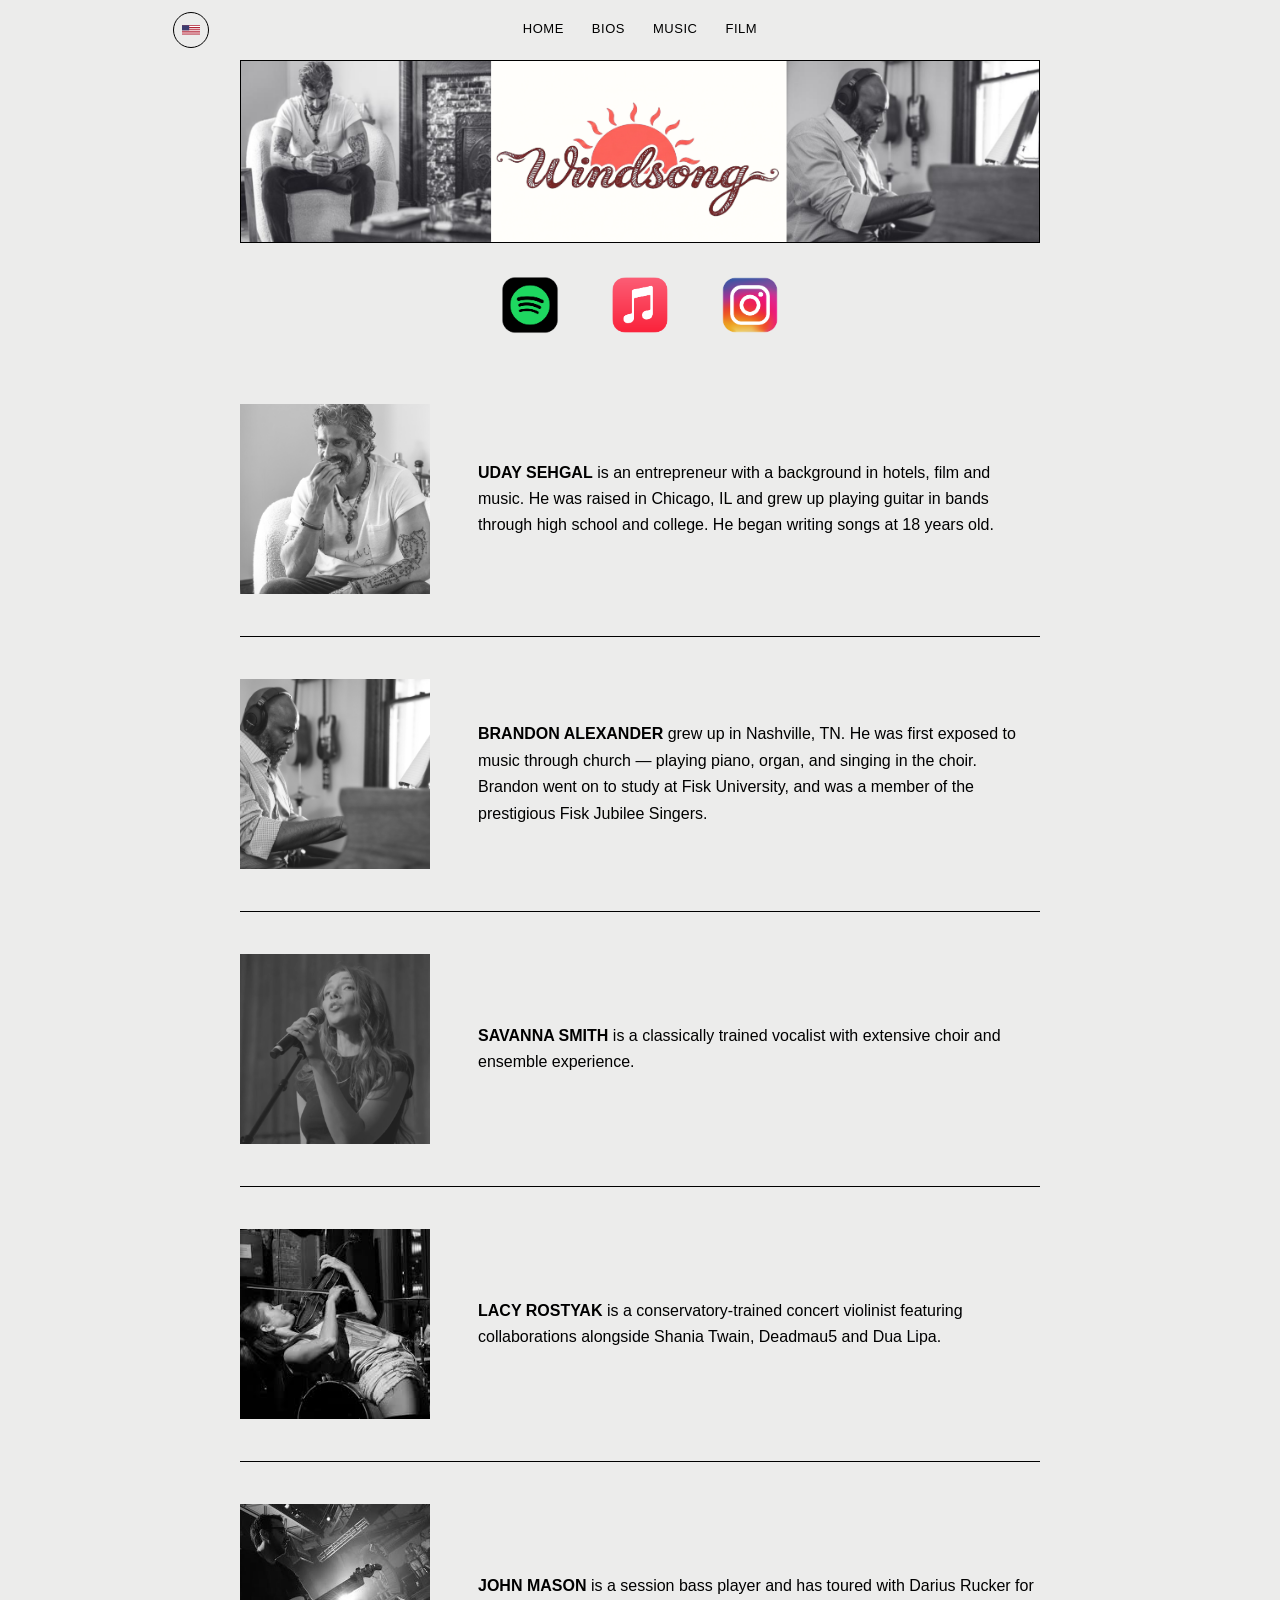
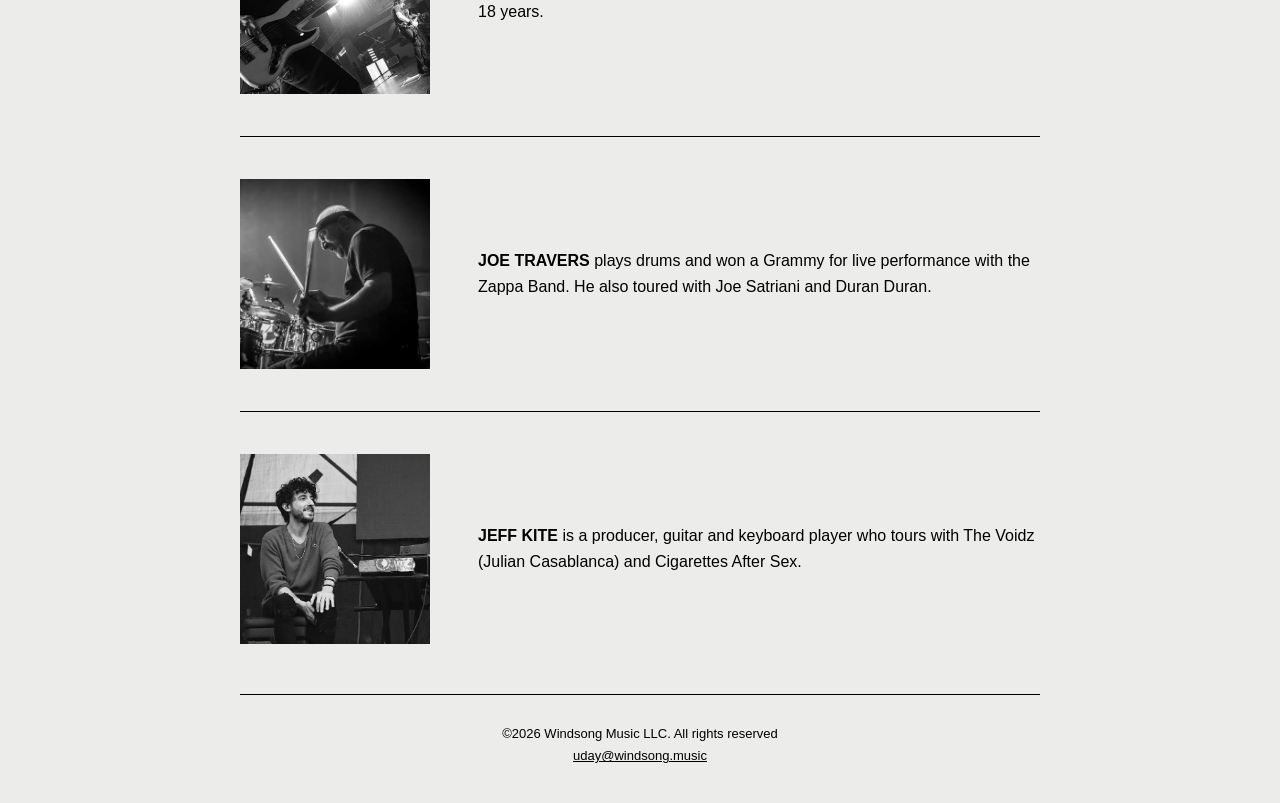
==== commit dcfd59a9: "Update Instagram links to new handle across multiple HTML files" ====
--- a/band.html
+++ b/band.html
@@ -100,7 +100,7 @@
     </header>
 
     <!-- Page 1: Cover -->
-    <a class="cover-logo" href="https://www.instagram.com/windsongmusic34/" target="_blank" rel="noopener noreferrer" data-i18n="aria.windsongInstagram" data-i18n-attr="aria-label" aria-label="Windsong on Instagram">
+    <a class="cover-logo" href="https://www.instagram.com/windsong.music1/" target="_blank" rel="noopener noreferrer" data-i18n="aria.windsongInstagram" data-i18n-attr="aria-label" aria-label="Windsong on Instagram">
         <img src="images/windsong-banner.png" alt="" />
     </a>
     <div class="cover-nav">
@@ -117,7 +117,7 @@
             <a class="cover-social__link" href="https://music.apple.com/us/album/v1/6768804584" target="_blank" rel="noopener noreferrer" data-i18n="aria.appleMusic" data-i18n-attr="aria-label" aria-label="Windsong on Apple Music">
                 <img src="images/apple.png" alt="" width="70" height="70" decoding="async" />
             </a>
-            <a class="cover-social__link" href="https://www.instagram.com/windsongmusic34/" target="_blank" rel="noopener noreferrer" data-i18n="aria.windsongInstagram" data-i18n-attr="aria-label" aria-label="Windsong on Instagram">
+            <a class="cover-social__link" href="https://www.instagram.com/windsong.music1/" target="_blank" rel="noopener noreferrer" data-i18n="aria.windsongInstagram" data-i18n-attr="aria-label" aria-label="Windsong on Instagram">
                 <img src="images/instagram.png" alt="" width="70" height="70" decoding="async" />
             </a>
         </div>
--- a/style.css
+++ b/style.css
@@ -425,8 +425,10 @@
   text-align: center;
 }
 /* Part 2: one line of space before “Hard Way Home” (first track after the page break) */
-section:has(.tracks-page-logo) + section .track:first-of-type {
-  margin-top: 1.55em;
+@media (min-width: 821px) {
+  section:has(.tracks-page-logo) + section .track:first-of-type {
+    margin-top: 1.55em;
+  }
 }
 .track {
   margin-bottom: 24px;
@@ -645,7 +647,7 @@
   /* Vertical navigation column */
   .cover-nav .site-nav__links {
       position: absolute !important;
-      top: -245px !important;
+      top: -269px !important;
       left: 50% !important;
 
       width: max-content !important;
@@ -708,7 +710,7 @@
   }
 
   .bio {
-    padding-top: 40px;
+    padding-top: 20px;
   }
 
   .page-film {
@@ -914,7 +916,7 @@
   }
 
   section.page:has(.tracks-page-logo) + section.page {
-    padding-top: 20px;
+    padding-top: 0px;
   }
 
   section.page:has(.tracks-page-logo)
@@ -1386,6 +1388,7 @@
     max-width: 800px;
     margin-left: auto;
     margin-right: auto;
+    margin-top: 30px;
   }
 
 }
@@ -1440,7 +1443,7 @@
     display: flex;
     flex-direction: column;
     gap: 24px;
-    margin-top: 180px;
+    margin-top: 720px;
   }
 
   .track-photos--sunrise img {
@@ -1530,3 +1533,276 @@
 
 }
 
+@media (min-width: 821px) {
+
+  .cover + .page {
+    position: relative;
+  }
+
+  .cover + .page .tracks-page-logo {
+    position: absolute;
+
+    /*
+     * Same left-column width as the photos.
+     */
+    width: 340px;
+
+    /*
+     * Align the top of the logo with the Sunrise text.
+     */
+    top: 125px;
+
+    /*
+     * Match the left edge of the tracks layout.
+     */
+    left: calc(7.5% + 110px);
+
+    margin: 0;
+    padding: 0;
+
+    text-align: left;
+  }
+
+  .cover + .page .tracks-page-logo img {
+    display: block;
+    width: 100%;
+    max-width: 260px;
+    height: auto;
+    margin: 0;
+  }
+
+}
+
+@media (min-width: 821px) {
+  .cover + .page + .page .track-photos {
+    margin-top: 220px;
+  }
+}
+
+@media (min-width: 821px) {
+  .cover + .page + .page .track-photos img {
+    width: 340px;
+    max-width: 100%;
+    height: auto;
+    display: block;
+  }
+}
+
+@media (max-width: 820px) {
+
+  /* Hide the Page 4 photos */
+  .cover + .page + .page .track-photos {
+    display: none;
+  }
+
+  /* Show the Sunrise photo group on mobile */
+  @media (max-width: 820px) {
+
+    /* Page 3 Sunrise photos:
+       hidden on mobile because they are now
+       displayed immediately before Awake instead. */
+    .cover + .page .track-photos--sunrise {
+      display: none;
+    }
+
+    /* Page 4 photos remain hidden on mobile */
+    .cover + .page + .page .track-photos {
+      display: none;
+    }
+  }
+}
+
+.uday-white-tee-mobile {
+  display: none;
+}
+
+@media (max-width: 820px) {
+
+  /* Hide the original Page 4 version on mobile */
+  .uday-white-tee-desktop {
+    display: none;
+  }
+
+  /* Show the replacement directly above the footer */
+  .uday-white-tee-mobile {
+    display: block;
+    width: calc(50% - 12px);
+    height: auto;
+    margin: 0 auto;
+  }
+}
+
+
+
+/* =========================================================
+   DOCUMENTARY — DESKTOP ONLY
+   Mobile is completely untouched.
+   ========================================================= */
+
+@media (min-width: 821px) {
+
+  /* Documentary — DESKTOP ONLY */
+
+  .page-film .film-copy {
+    margin-top: 50px;
+  }
+
+  .page-film .film-divider {
+    display: none;
+  }
+
+  /* Sentence 1 */
+  .page-film .film-copy > p:first-child {
+    margin: 0 0 40px 0;
+  }
+
+  /* Windsong logo — between the two sentences */
+
+  .page-film .film-copy .tracks-page-logo {
+    width: 100%;
+    margin: 50px 0 90px 0;
+    padding: 0;
+    text-align: right;
+  }
+
+  .page-film .film-copy .tracks-page-logo img {
+    display: inline-block;
+    width: 220px;
+    max-width: 100%;
+    height: auto;
+    margin-right: 340px;
+  }
+
+  /* Sentence 2 */
+  .page-film .film-copy .logline {
+    margin: 0;
+  }
+
+  /* Dog image */
+  .page-film .film-photo > img {
+    display: block;
+    width: 240px;
+    max-width: 100%;
+    height: auto;
+    margin-top: 40px;
+  }
+
+  /* Henna image */
+  .page-film .film-copy .film-photo__henna {
+    display: block;
+    width: 240px;
+    max-width: 240px;
+    height: auto;
+
+    margin-top: 180px !important;
+    margin-bottom: 0 !important;
+
+    transform: translateX(-280px);
+  }
+}
+
+@media (min-width: 821px) {
+
+  /* More breathing room below the banner */
+  .cover-nav {
+    margin-top: 38px; /* was 14px */
+  }
+
+  /* Larger streaming/social icons */
+  .cover-social__link img {
+    width: 90px; /* was 80px */
+    height: 90px;
+  }
+
+}
+
+@media (max-width: 820px) {
+
+  /* First logo — show */
+  .page-film > .tracks-page-logo {
+    display: block;
+  }
+
+  /* Second logo — hide */
+  .page-film .film-layout > .tracks-page-logo {
+    display: none;
+  }
+
+}
+
+/* DESKTOP */
+@media (min-width: 821px) {
+
+  /* First logo — hide */
+  .page-film > .tracks-page-logo {
+    display: none;
+  }
+
+  /* Second logo — show */
+  .page-film .film-layout > .tracks-page-logo {
+    display: block;
+  }
+
+}
+
+@media (min-width: 821px) {
+  .page-film .film-divider {
+    display: block;
+    border: 0;
+    border-top: 1px solid var(--rule);
+    margin: 24px 0;
+  }
+}
+
+@media (min-width: 821px) {
+
+  /* Move the desktop documentary logo farther down */
+  .page-film .film-layout > .tracks-page-logo {
+    transform: translateY(130px);
+  }
+
+}
+
+@media (min-width: 821px) {
+
+  .page-film .film-layout > .tracks-page-logo {
+    margin-top: 80px;
+    margin-left: 210px;
+  }
+
+}
+
+@media (min-width: 821px) {
+
+  .site-footer.site-footer--documentary {
+    margin-top: 50px;
+  }
+
+}
+
+@media (min-width: 821px) {
+  .cover {
+    min-height: 0;
+    padding-bottom: 30px;
+  }
+}
+
+.track-photos-mobile-awake {
+  display: none;
+}
+
+@media (max-width: 820px) {
+  .track-photos-mobile-awake {
+    display: flex;
+    flex-direction: row;
+    flex-wrap: wrap;
+    gap: 24px;
+    margin: 0 0 24px 0;
+  }
+
+  .track-photos-mobile-awake img {
+    width: calc(50% - 12px);
+    height: auto;
+    display: block;
+  }
+}
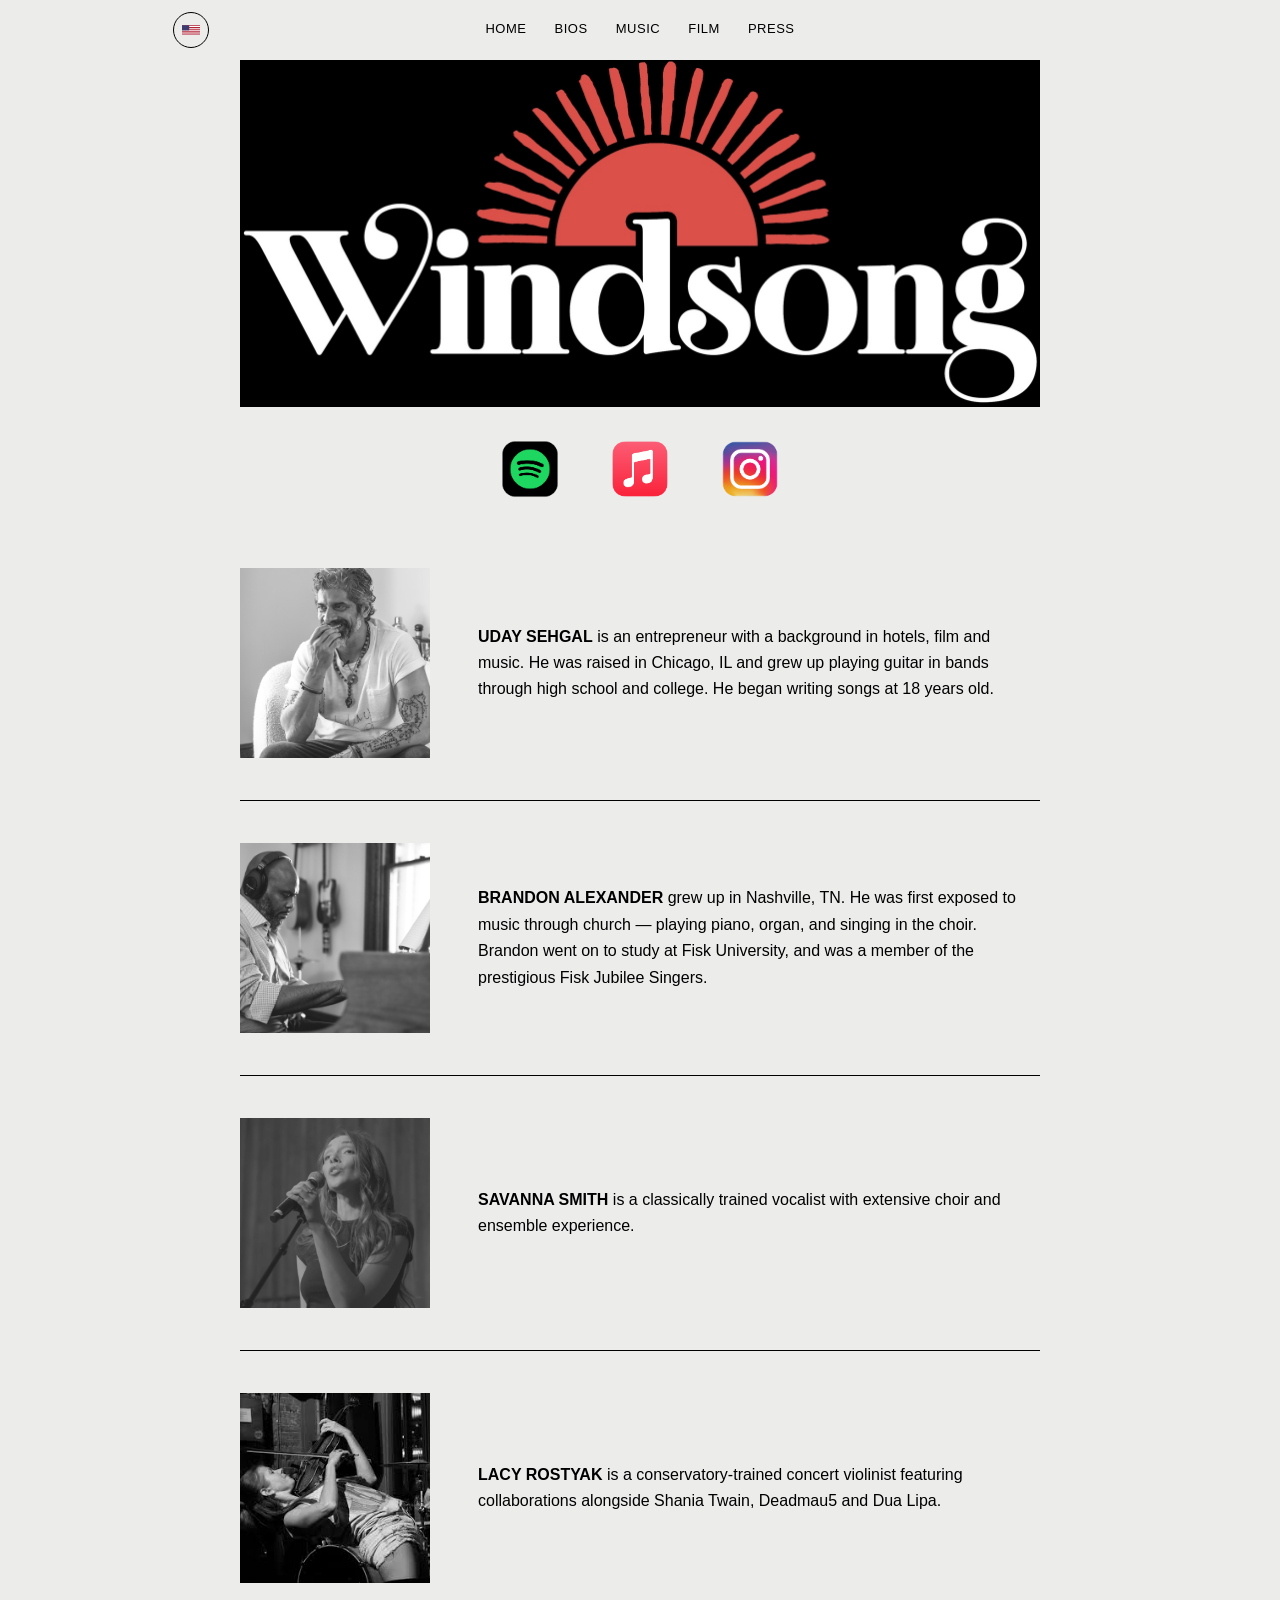
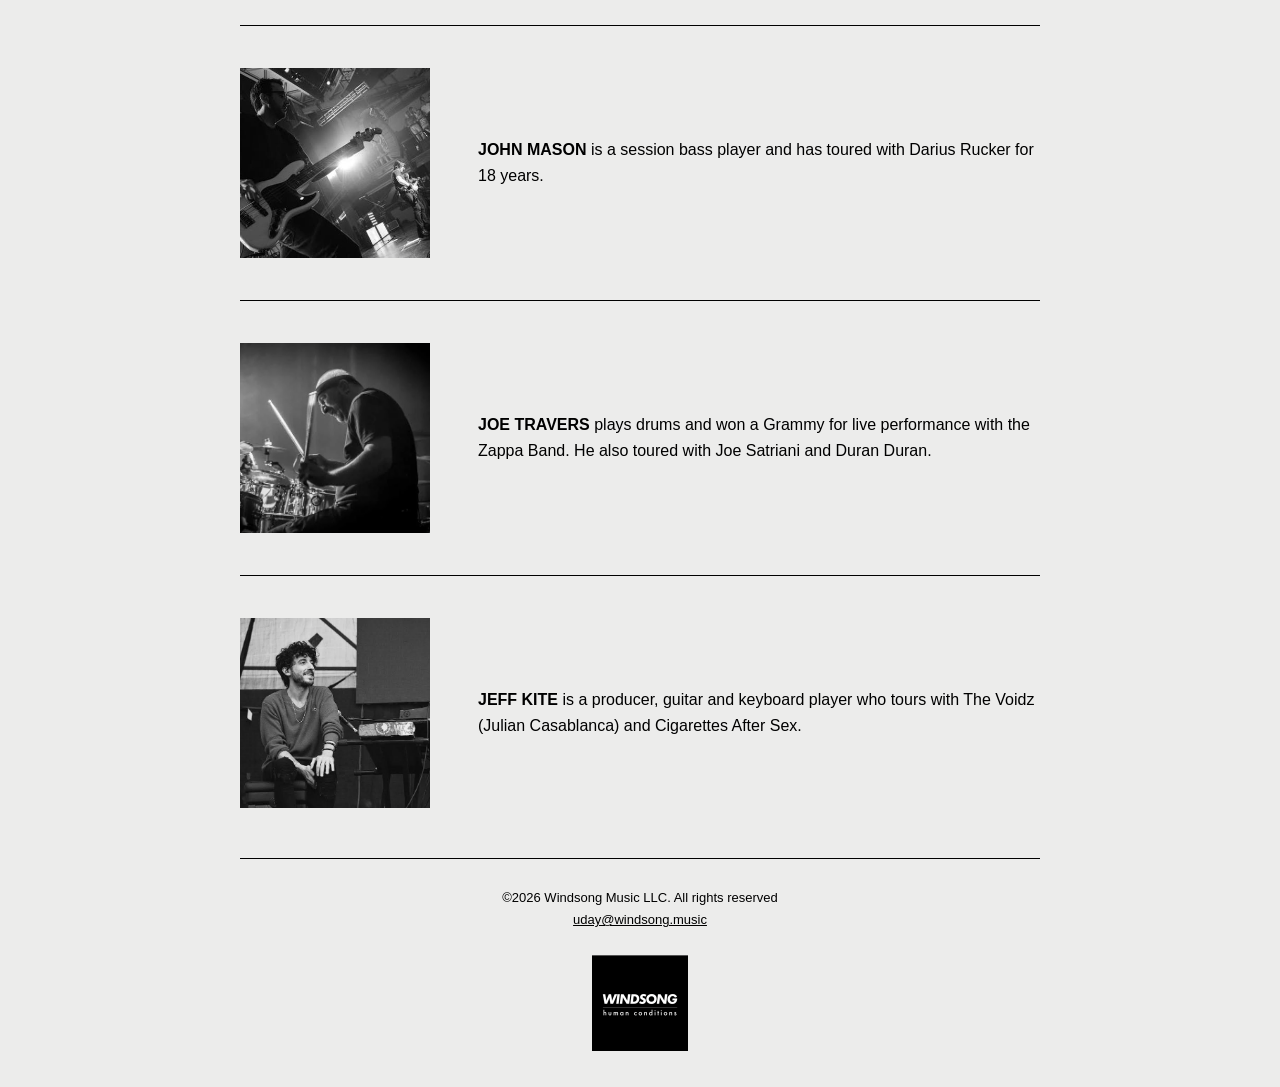
==== commit e66adf6f: "Update Windsong artwork and add press page Co-authored-by: factory-droid[bot] <138933559+factory-dro" ====
--- a/band.html
+++ b/band.html
@@ -100,8 +100,8 @@
     </header>
 
     <!-- Page 1: Cover -->
-    <a class="cover-logo" href="https://www.instagram.com/windsong.music1/" target="_blank" rel="noopener noreferrer" data-i18n="aria.windsongInstagram" data-i18n-attr="aria-label" aria-label="Windsong on Instagram">
-        <img src="images/windsong-banner.png" alt="" />
+    <a class="cover-logo" href="https://www.instagram.com/windsong.live/" target="_blank" rel="noopener noreferrer" data-i18n="aria.windsongInstagram" data-i18n-attr="aria-label" aria-label="Windsong on Instagram">
+        <img src="images/windsong-logo.jpg" alt="" width="1600" height="692" />
     </a>
     <div class="cover-nav">
         <div class="site-nav__links" id="site-nav-links">
@@ -109,15 +109,16 @@
             <a href="band.html">bios</a>
             <a href="songs.html">music</a>
             <a href="documentary.html">film</a>
+            <a href="press.html" data-i18n="nav.press">press</a>
         </div>
         <div class="cover-social">
             <a class="cover-social__link" href="https://open.spotify.com/album/6bLlrBLgRewFgxY5DQWs8i?si=6eO_D-0LQ72oMs8NbchvBQ" target="_blank" rel="noopener noreferrer" data-i18n="aria.spotify" data-i18n-attr="aria-label" aria-label="Windsong on Spotify">
                 <img src="images/spotify.png" alt="" width="70" height="70" decoding="async" />
             </a>
-            <a class="cover-social__link" href="https://music.apple.com/us/album/v1/6768804584" target="_blank" rel="noopener noreferrer" data-i18n="aria.appleMusic" data-i18n-attr="aria-label" aria-label="Windsong on Apple Music">
+            <a class="cover-social__link" href="https://music.apple.com/us/album/awake-single/1895265034" target="_blank" rel="noopener noreferrer" data-i18n="aria.appleMusic" data-i18n-attr="aria-label" aria-label="Windsong on Apple Music">
                 <img src="images/apple.png" alt="" width="70" height="70" decoding="async" />
             </a>
-            <a class="cover-social__link" href="https://www.instagram.com/windsong.music1/" target="_blank" rel="noopener noreferrer" data-i18n="aria.windsongInstagram" data-i18n-attr="aria-label" aria-label="Windsong on Instagram">
+            <a class="cover-social__link" href="https://www.instagram.com/windsong.live/" target="_blank" rel="noopener noreferrer" data-i18n="aria.windsongInstagram" data-i18n-attr="aria-label" aria-label="Windsong on Instagram">
                 <img src="images/instagram.png" alt="" width="70" height="70" decoding="async" />
             </a>
         </div>
@@ -249,6 +250,12 @@
 </section>
 
 <script src="i18n.js" defer></script>
-    <footer class="site-footer site-footer--band"> <div>©2026 Windsong Music LLC. All rights reserved</div> <a href="mailto:uday@windsong.music">uday@windsong.music</a> </footer>
+<footer class="site-footer site-footer--band">
+    <div>©2026 Windsong Music LLC. All rights reserved</div>
+    <a href="mailto:uday@windsong.music">uday@windsong.music</a>
+    <a class="site-footer__album" href="https://open.spotify.com/album/6bLlrBLgRewFgxY5DQWs8i?si=6eO_D-0LQ72oMs8NbchvBQ" target="_blank" rel="noopener noreferrer" data-i18n="aria.humanConditionsSpotify" data-i18n-attr="aria-label" aria-label="Human Conditions on Spotify">
+        <img src="images/human-conditions-original-thumbnail.png" alt="Windsong — Human Conditions, original black album cover" width="96" height="96" loading="lazy" decoding="async" />
+    </a>
+</footer>
 </body>
 </html>
--- a/style.css
+++ b/style.css
@@ -373,6 +373,25 @@
   object-fit: contain;
 }
 
+/* ---------- Cover trailer ---------- */
+.cover-video {
+  width: 85%;
+  max-width: 800px;
+  margin: 0 auto;
+}
+.cover-video__frame {
+  position: relative;
+  padding-top: 56.25%;
+}
+.cover-video__frame iframe {
+  position: absolute;
+  top: 0;
+  left: 0;
+  width: 100%;
+  height: 100%;
+  border: 0;
+}
+
 /* ---------- Page 2: Band bios ---------- */
 .bio p {
   margin: 0;
@@ -629,7 +648,7 @@
     margin: 0;
   }
   .cover-nav {
-    position: relative;
+    position: static;
 
     width: 85%;
     max-width: 800px;
@@ -647,7 +666,7 @@
   /* Vertical navigation column */
   .cover-nav .site-nav__links {
       position: absolute !important;
-      top: -269px !important;
+      top: 12px !important;
       left: 50% !important;
 
       width: max-content !important;
@@ -1010,6 +1029,7 @@
     width: 100%;
     max-width: 100%;
     height: auto;
+    margin-top: 24px;
   }
 
   /* =========================================================
@@ -1236,6 +1256,11 @@
     max-width: none;
   }
 
+  .cover-video {
+    width: 100%;
+    max-width: none;
+  }
+
 
   /* -----------------------------------------
      COPY
@@ -1699,6 +1724,37 @@
 
     transform: translateX(-280px);
   }
+
+  /* Trailer — sits after the album logo, so reorder it past
+     .film-layout while keeping the mobile DOM order intact. */
+  .page-film {
+    display: flex;
+    flex-direction: column;
+  }
+
+  .page-film > .cover-video {
+    order: 1;
+    width: 100%;
+    max-width: none;
+    margin: 20px 0 0;
+  }
+
+  /* The dog image lives in .film-copy for the mobile order, but on
+     desktop it stays pinned to the top of the empty left column. */
+  .page-film .film-layout {
+    position: relative;
+  }
+
+  .page-film .film-copy {
+    grid-column: 2;
+  }
+
+  .page-film .film-copy > .film-photo {
+    position: absolute;
+    top: 0;
+    left: 0;
+    width: 240px;
+  }
 }
 
 @media (min-width: 821px) {
@@ -1712,6 +1768,12 @@
   .cover-social__link img {
     width: 90px; /* was 80px */
     height: 90px;
+  }
+
+  /* .cover-social is a fixed 48px tall, so the 90px icons
+     overflow it — push the trailer clear of them. */
+  .cover > .cover-video {
+    margin-top: 81px;
   }
 
 }
@@ -1805,4 +1867,148 @@
     height: auto;
     display: block;
   }
+}
+
+/* =========================================================
+   SECTION RULE
+   Same hairline as the footer's top border.
+   ========================================================= */
+
+.section-rule {
+  width: 100%;
+  border: 0;
+  border-top: 1px solid var(--page-border);
+  margin: 16px auto 0;
+}
+
+@media (min-width: 821px) {
+
+  /* Match the banner / footer width */
+  .cover > .section-rule {
+    width: 85%;
+    max-width: 800px;
+    /* The 90px icons overflow the 48px .cover-social box by 21px */
+    margin: 51px auto 0;
+  }
+
+  .page-film > .cover-video {
+    order: 2;
+    margin-top: 60px;
+  }
+
+}
+
+/* =========================================================
+   MOBILE VERTICAL RHYTHM
+   Desktop is intentionally untouched.
+   ========================================================= */
+
+@media (max-width: 820px) {
+
+  /* Hairline rules are desktop-only */
+  .cover > .section-rule,
+  .page-film > .section-rule,
+  .page-film .film-divider {
+    display: none;
+  }
+
+  /* Home — space between icons and trailer */
+  .cover > .cover-video {
+    margin-top: 16px;
+  }
+
+  /* Film — space between the trailer and the copy */
+  .page-film .film-copy {
+    margin-top: 16px;
+  }
+
+  /* Film — tighten logline → photos */
+  .page-film .film-copy > .film-photo > img {
+    margin-top: 16px;
+  }
+
+  /* Film — tighten photos → footer */
+  .site-footer.site-footer--documentary {
+    margin-top: 16px;
+  }
+
+}
+
+
+/* ---------- Press and original album footer ---------- */
+
+.bio a,
+.page-press a {
+  color: inherit;
+  text-underline-offset: 3px;
+}
+
+.site-footer__album {
+  display: block;
+  width: 96px;
+  margin: 24px auto 0;
+  line-height: 0;
+}
+
+.site-footer__album img {
+  display: block;
+  width: 100%;
+  height: auto;
+}
+
+.site-footer__album:focus-visible {
+  outline: 2px solid var(--ink);
+  outline-offset: 4px;
+}
+
+.page-press {
+  width: calc(100% - 56px);
+  max-width: 800px;
+  padding: 28px 0;
+}
+
+.page-press h1 {
+  margin: 0 0 28px;
+  font-size: 24px;
+}
+
+.press-contact {
+  display: grid;
+  grid-template-columns: 200px minmax(0, 1fr);
+  align-items: center;
+  gap: 40px;
+}
+
+.press-contact__logo {
+  display: block;
+  width: 100%;
+  height: auto;
+}
+
+.press-contact h2 {
+  margin: 0 0 16px;
+  font-size: 18px;
+}
+
+.press-contact address {
+  font-style: normal;
+  line-height: 1.8;
+  overflow-wrap: anywhere;
+}
+
+.site-footer.site-footer--press {
+  width: calc(100% - 56px);
+  max-width: 800px;
+  margin-top: 28px;
+}
+
+@media (max-width: 600px) {
+  .press-contact {
+    grid-template-columns: minmax(0, 1fr);
+    gap: 24px;
+  }
+
+  .press-contact__logo {
+    max-width: 180px;
+  }
 }
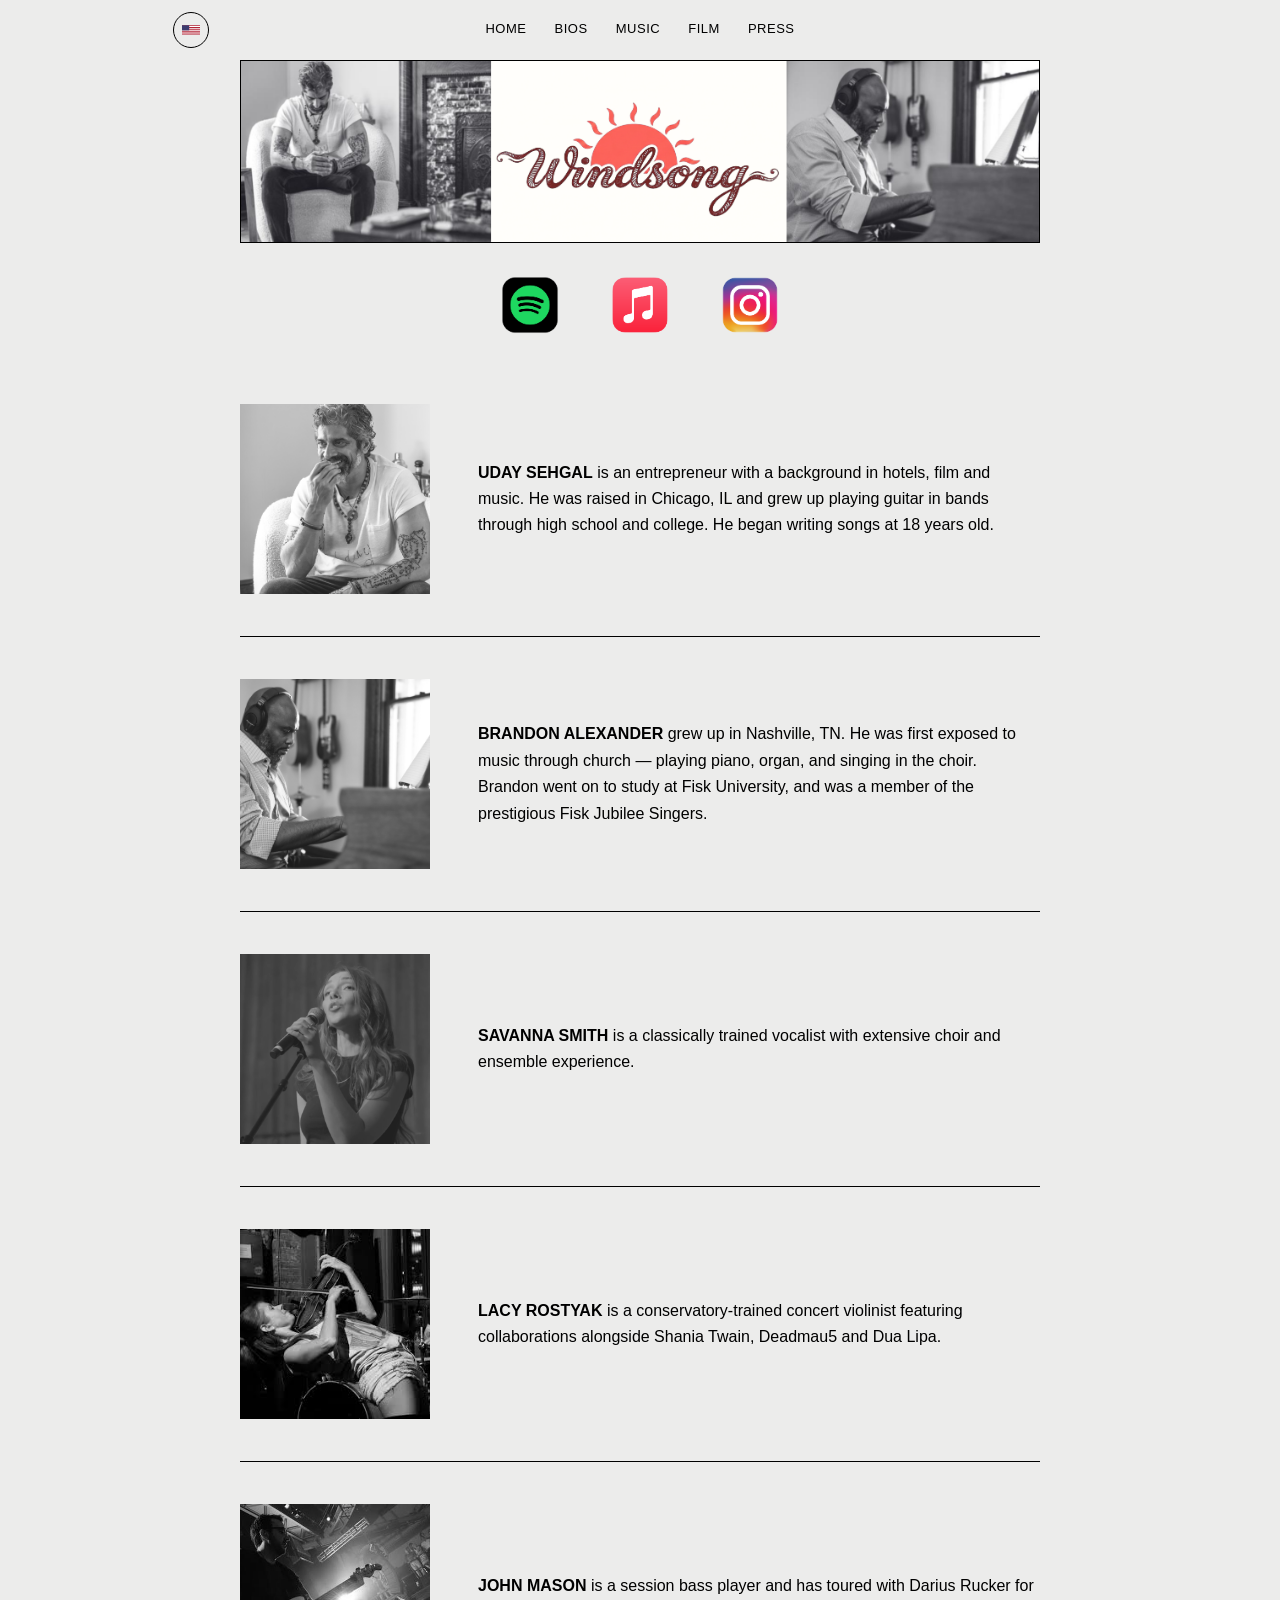
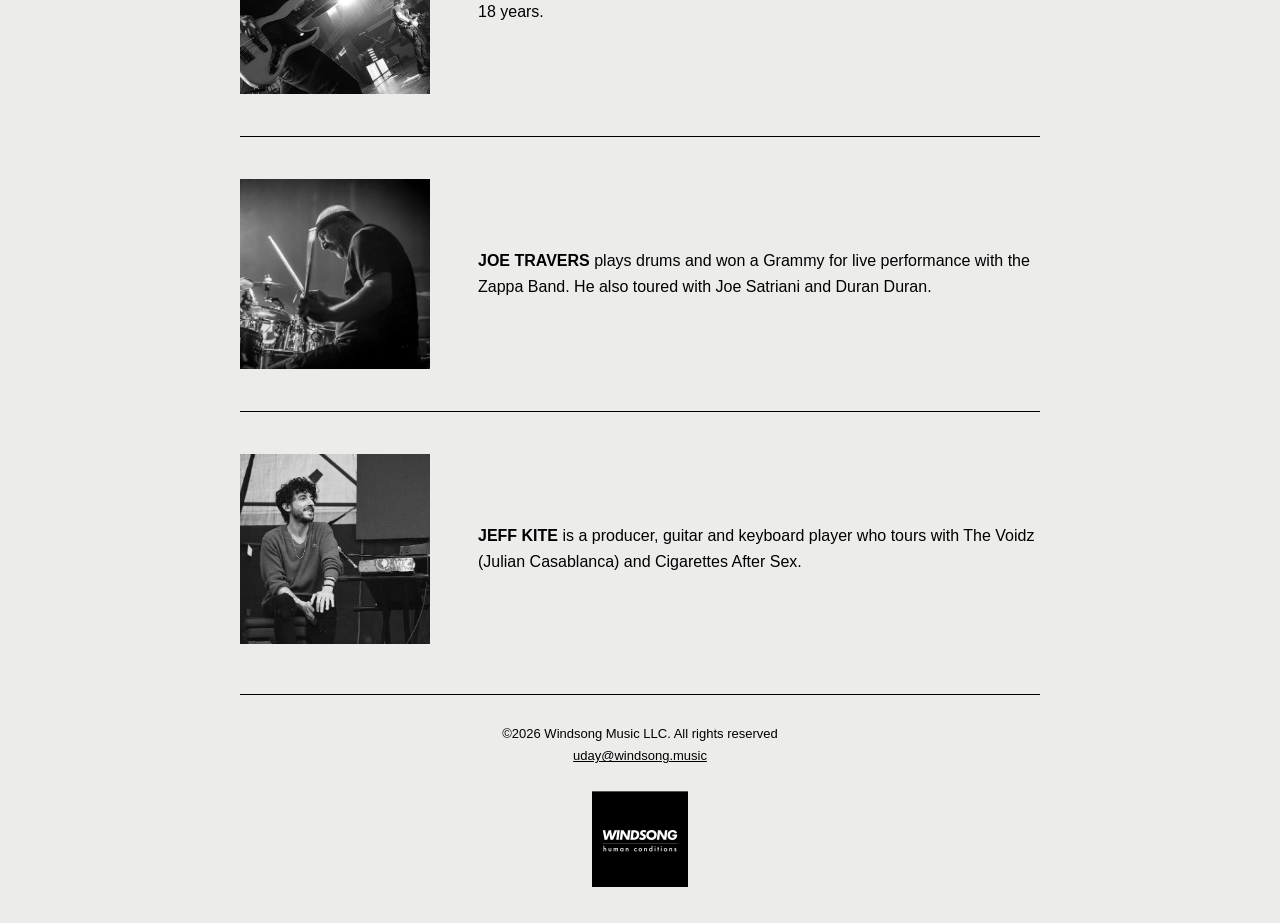
==== commit 35f382fe: "Restore Windsong banner across pages Co-authored-by: factory-droid[bot] <138933559+factory-droid[bot" ====
--- a/band.html
+++ b/band.html
@@ -101,7 +101,7 @@
 
     <!-- Page 1: Cover -->
     <a class="cover-logo" href="https://www.instagram.com/windsong.live/" target="_blank" rel="noopener noreferrer" data-i18n="aria.windsongInstagram" data-i18n-attr="aria-label" aria-label="Windsong on Instagram">
-        <img src="images/windsong-logo.jpg" alt="" width="1600" height="692" />
+        <img src="images/windsong-banner.png" alt="" width="1600" height="692" />
     </a>
     <div class="cover-nav">
         <div class="site-nav__links" id="site-nav-links">
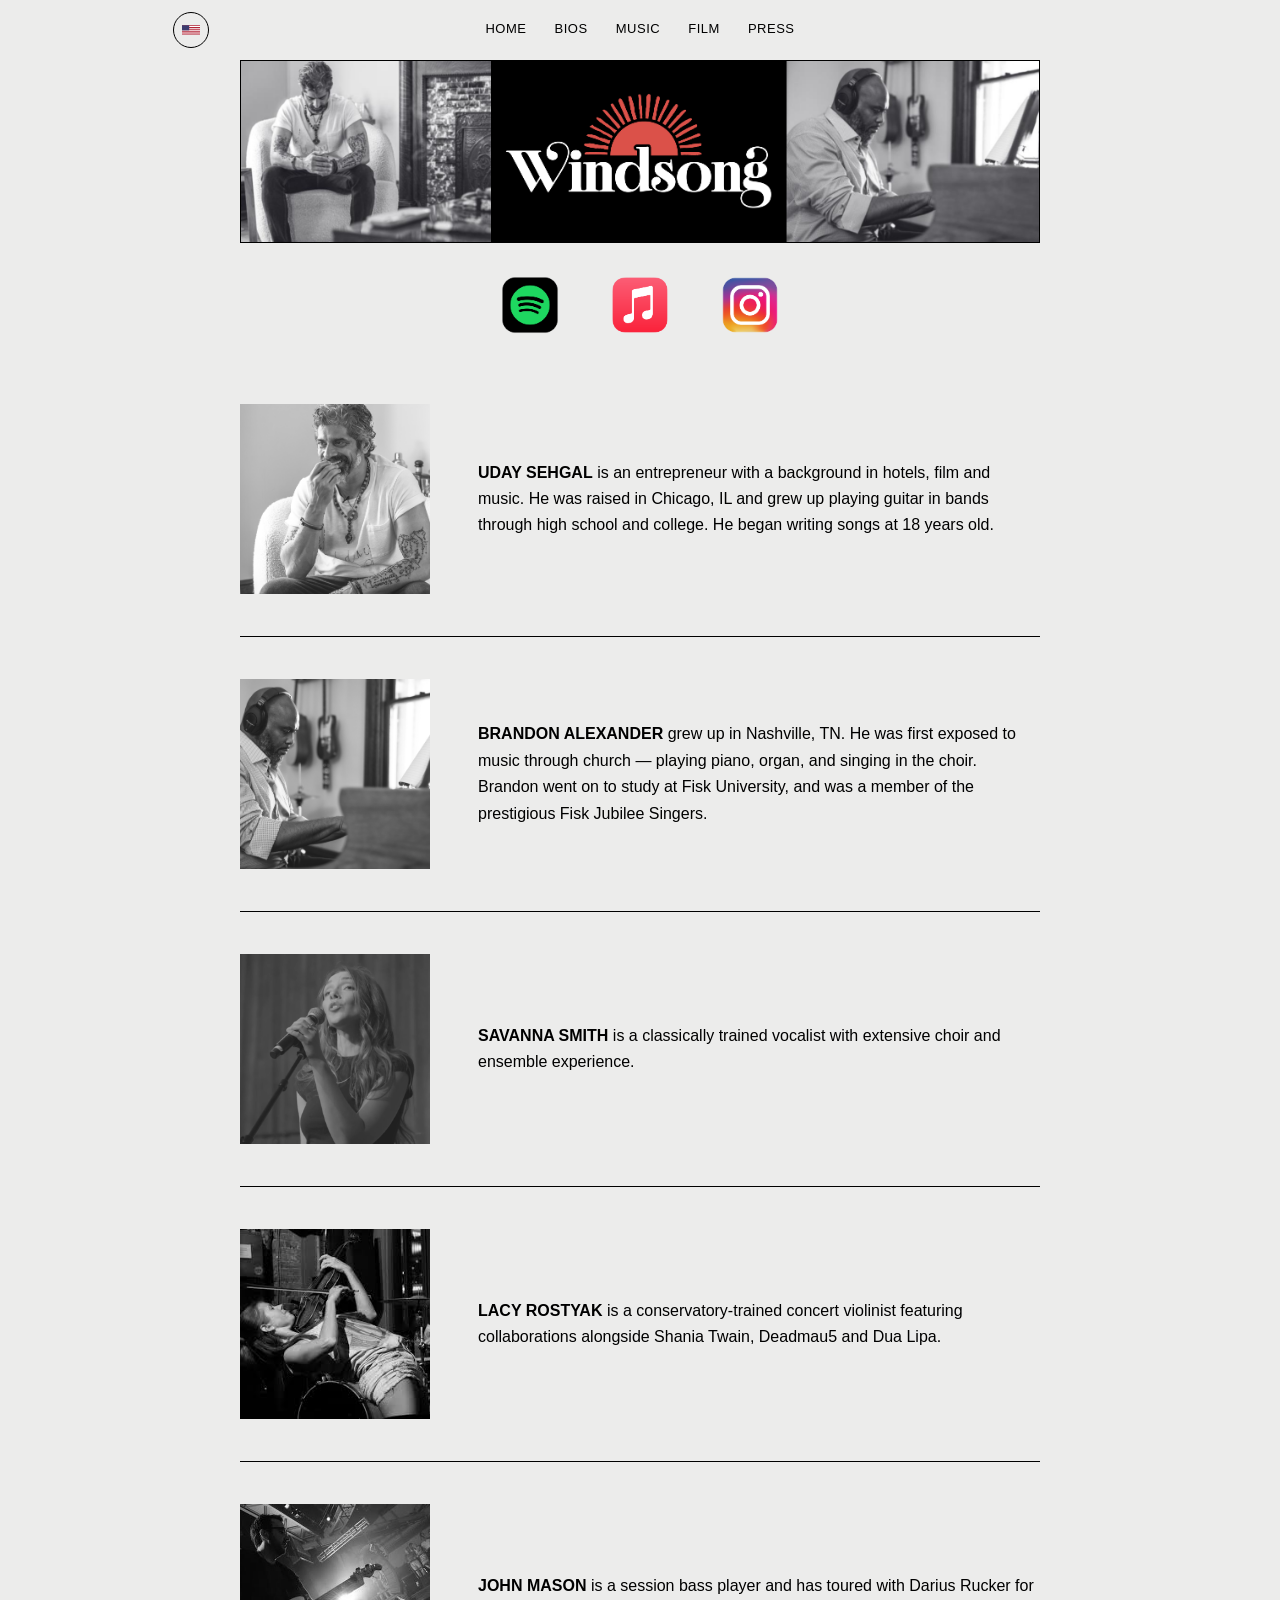
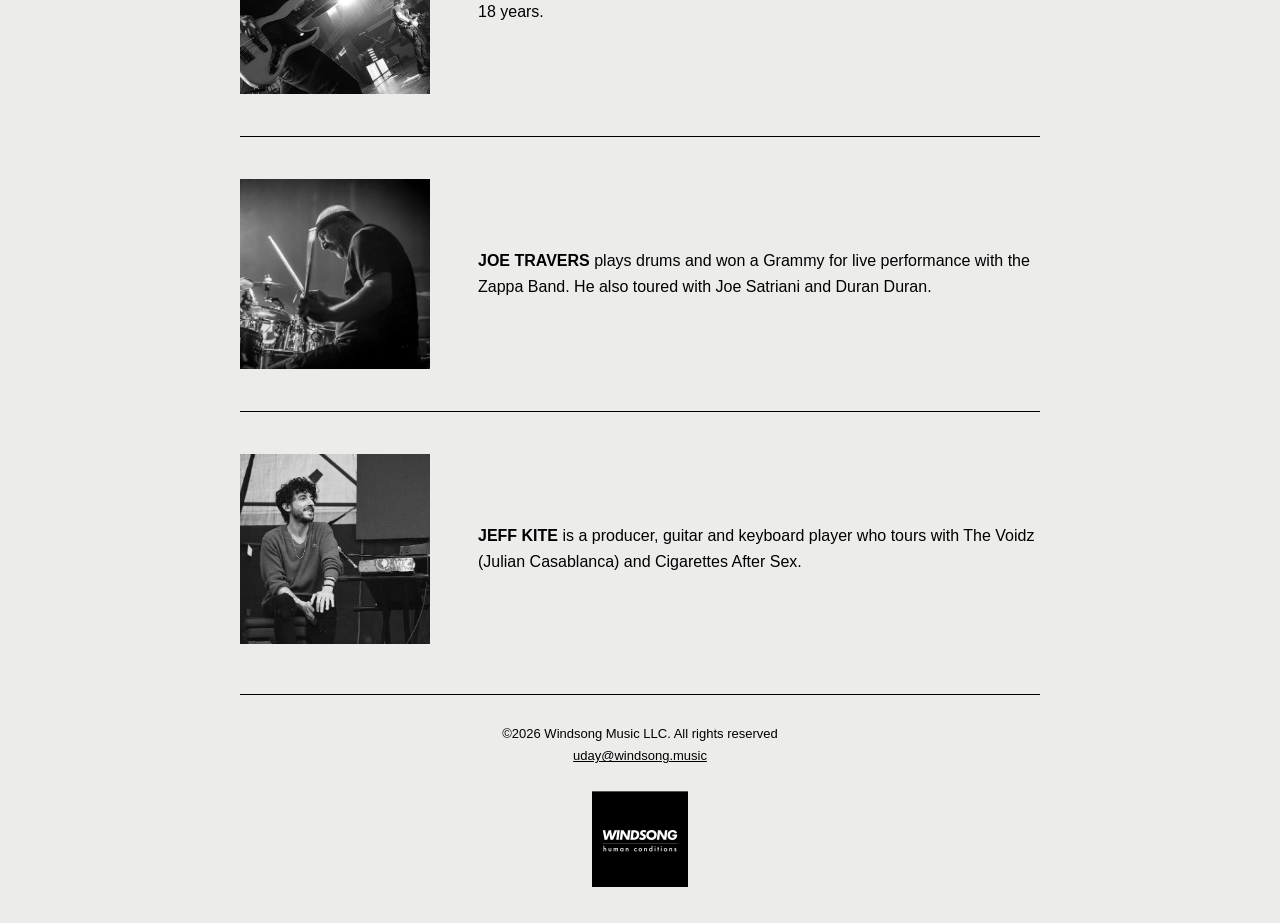
==== commit 937ecd6b: "Update Spotify and Apple Music album links Co-authored-by: factory-droid[bot] <138933559+factory-dro" ====
--- a/band.html
+++ b/band.html
@@ -112,10 +112,10 @@
             <a href="press.html" data-i18n="nav.press">press</a>
         </div>
         <div class="cover-social">
-            <a class="cover-social__link" href="https://open.spotify.com/album/6bLlrBLgRewFgxY5DQWs8i?si=6eO_D-0LQ72oMs8NbchvBQ" target="_blank" rel="noopener noreferrer" data-i18n="aria.spotify" data-i18n-attr="aria-label" aria-label="Windsong on Spotify">
+            <a class="cover-social__link" href="https://open.spotify.com/album/7464u61PqAMheNUKKVJEBP?si=svXfRjEfQx6AJzKR78uPIQ&amp;utm_source=copy-link" target="_blank" rel="noopener noreferrer" data-i18n="aria.spotify" data-i18n-attr="aria-label" aria-label="Windsong on Spotify">
                 <img src="images/spotify.png" alt="" width="70" height="70" decoding="async" />
             </a>
-            <a class="cover-social__link" href="https://music.apple.com/us/album/awake-single/1895265034" target="_blank" rel="noopener noreferrer" data-i18n="aria.appleMusic" data-i18n-attr="aria-label" aria-label="Windsong on Apple Music">
+            <a class="cover-social__link" href="https://music.apple.com/us/album/human-conditions/6836206193" target="_blank" rel="noopener noreferrer" data-i18n="aria.appleMusic" data-i18n-attr="aria-label" aria-label="Windsong on Apple Music">
                 <img src="images/apple.png" alt="" width="70" height="70" decoding="async" />
             </a>
             <a class="cover-social__link" href="https://www.instagram.com/windsong.live/" target="_blank" rel="noopener noreferrer" data-i18n="aria.windsongInstagram" data-i18n-attr="aria-label" aria-label="Windsong on Instagram">
@@ -253,7 +253,7 @@
 <footer class="site-footer site-footer--band">
     <div>©2026 Windsong Music LLC. All rights reserved</div>
     <a href="mailto:uday@windsong.music">uday@windsong.music</a>
-    <a class="site-footer__album" href="https://open.spotify.com/album/6bLlrBLgRewFgxY5DQWs8i?si=6eO_D-0LQ72oMs8NbchvBQ" target="_blank" rel="noopener noreferrer" data-i18n="aria.humanConditionsSpotify" data-i18n-attr="aria-label" aria-label="Human Conditions on Spotify">
+    <a class="site-footer__album" href="https://open.spotify.com/album/7464u61PqAMheNUKKVJEBP?si=svXfRjEfQx6AJzKR78uPIQ&amp;utm_source=copy-link" target="_blank" rel="noopener noreferrer" data-i18n="aria.humanConditionsSpotify" data-i18n-attr="aria-label" aria-label="Human Conditions on Spotify">
         <img src="images/human-conditions-original-thumbnail.png" alt="Windsong — Human Conditions, original black album cover" width="96" height="96" loading="lazy" decoding="async" />
     </a>
 </footer>
--- a/style.css
+++ b/style.css
@@ -1969,7 +1969,11 @@
 
 .page-press h1 {
   margin: 0 0 28px;
-  font-size: 24px;
+}
+
+.page-press h1,
+.press-contact h2 {
+  font-size: 18px;
 }
 
 .press-contact {
@@ -1987,7 +1991,6 @@
 
 .press-contact h2 {
   margin: 0 0 16px;
-  font-size: 18px;
 }
 
 .press-contact address {
